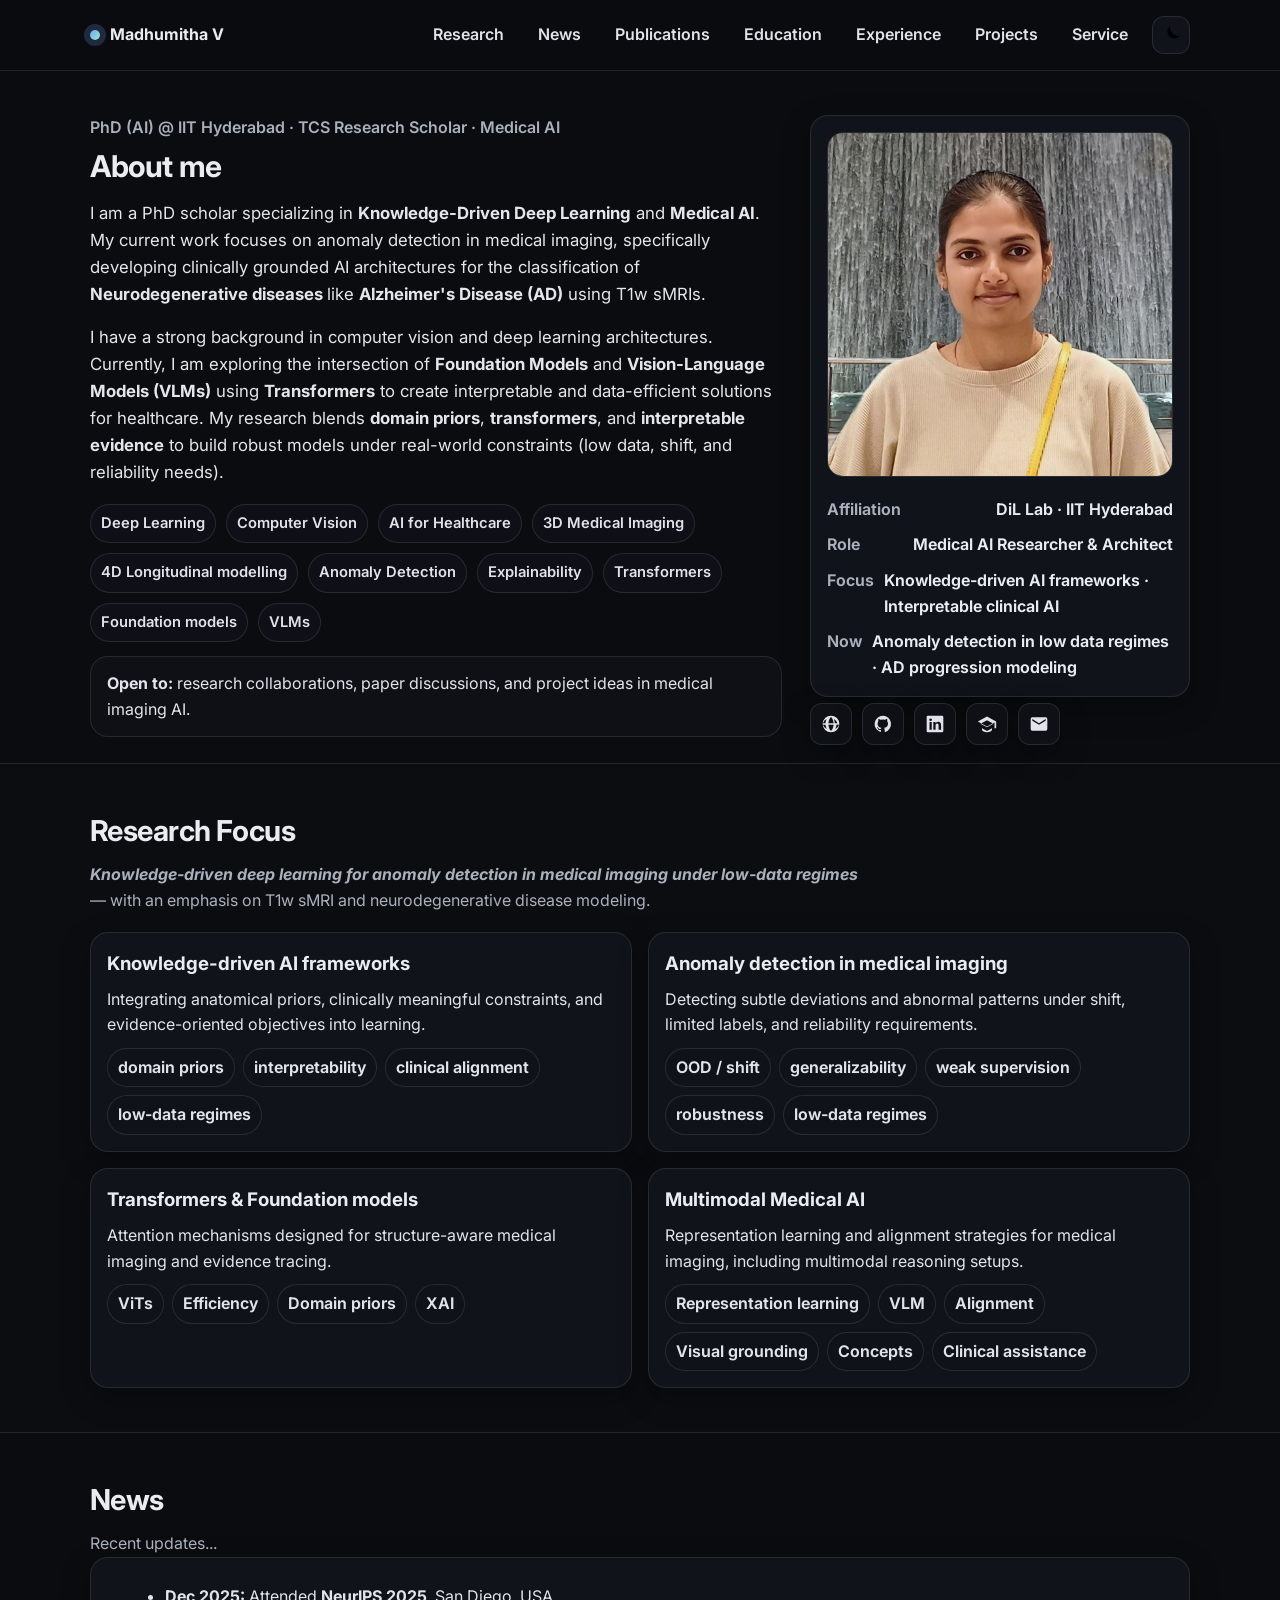
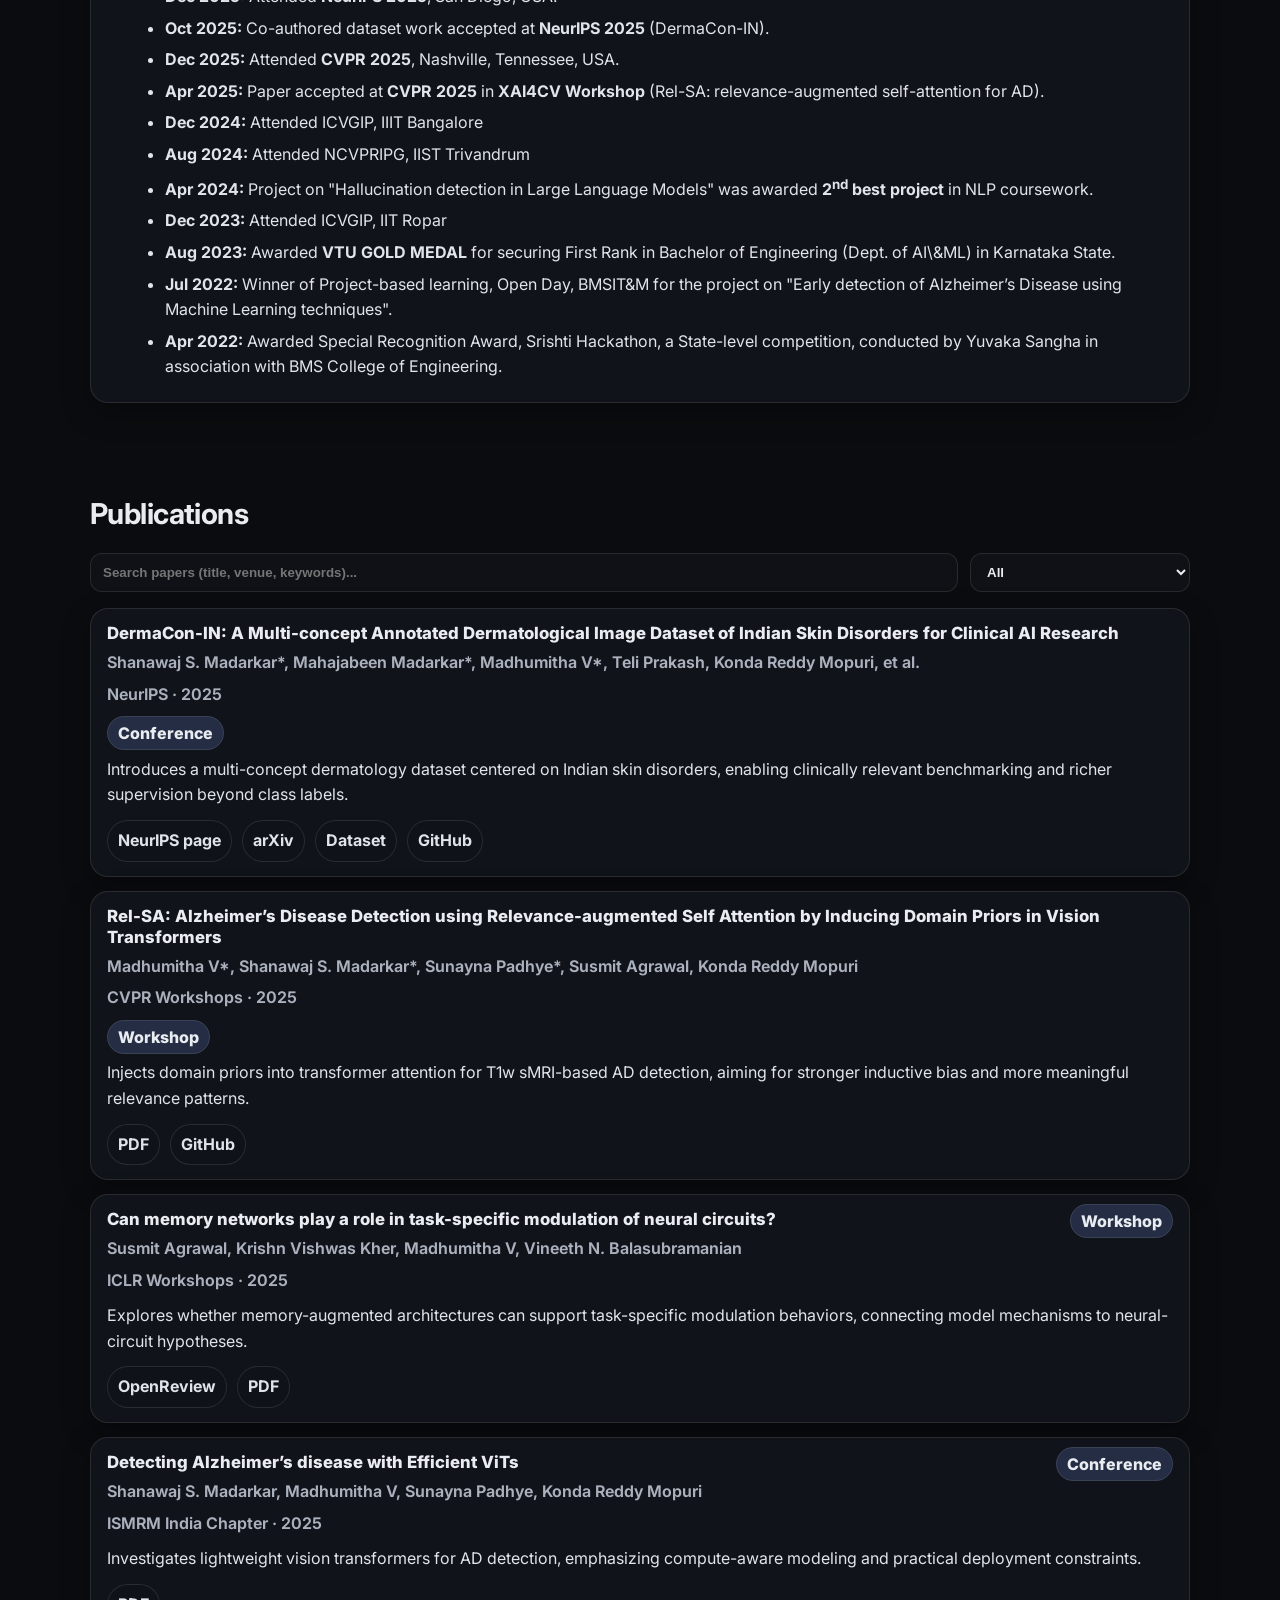
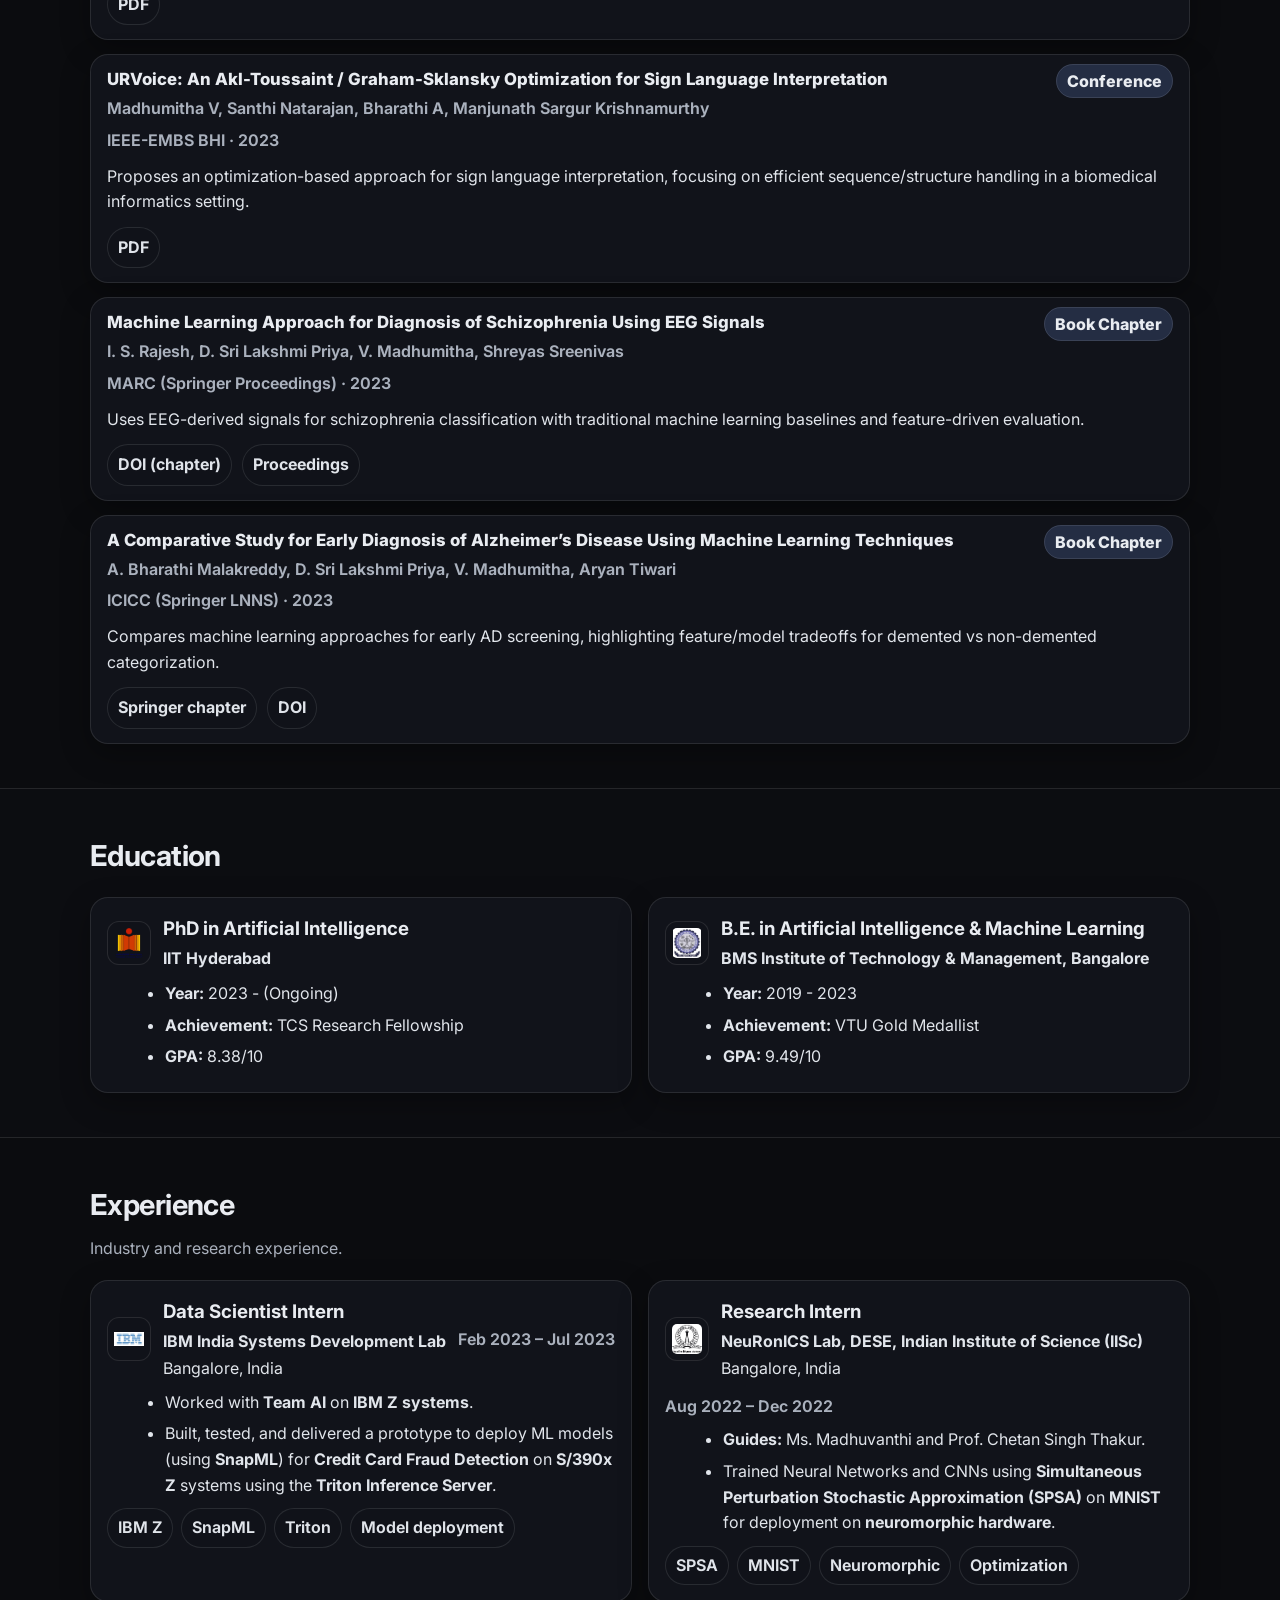
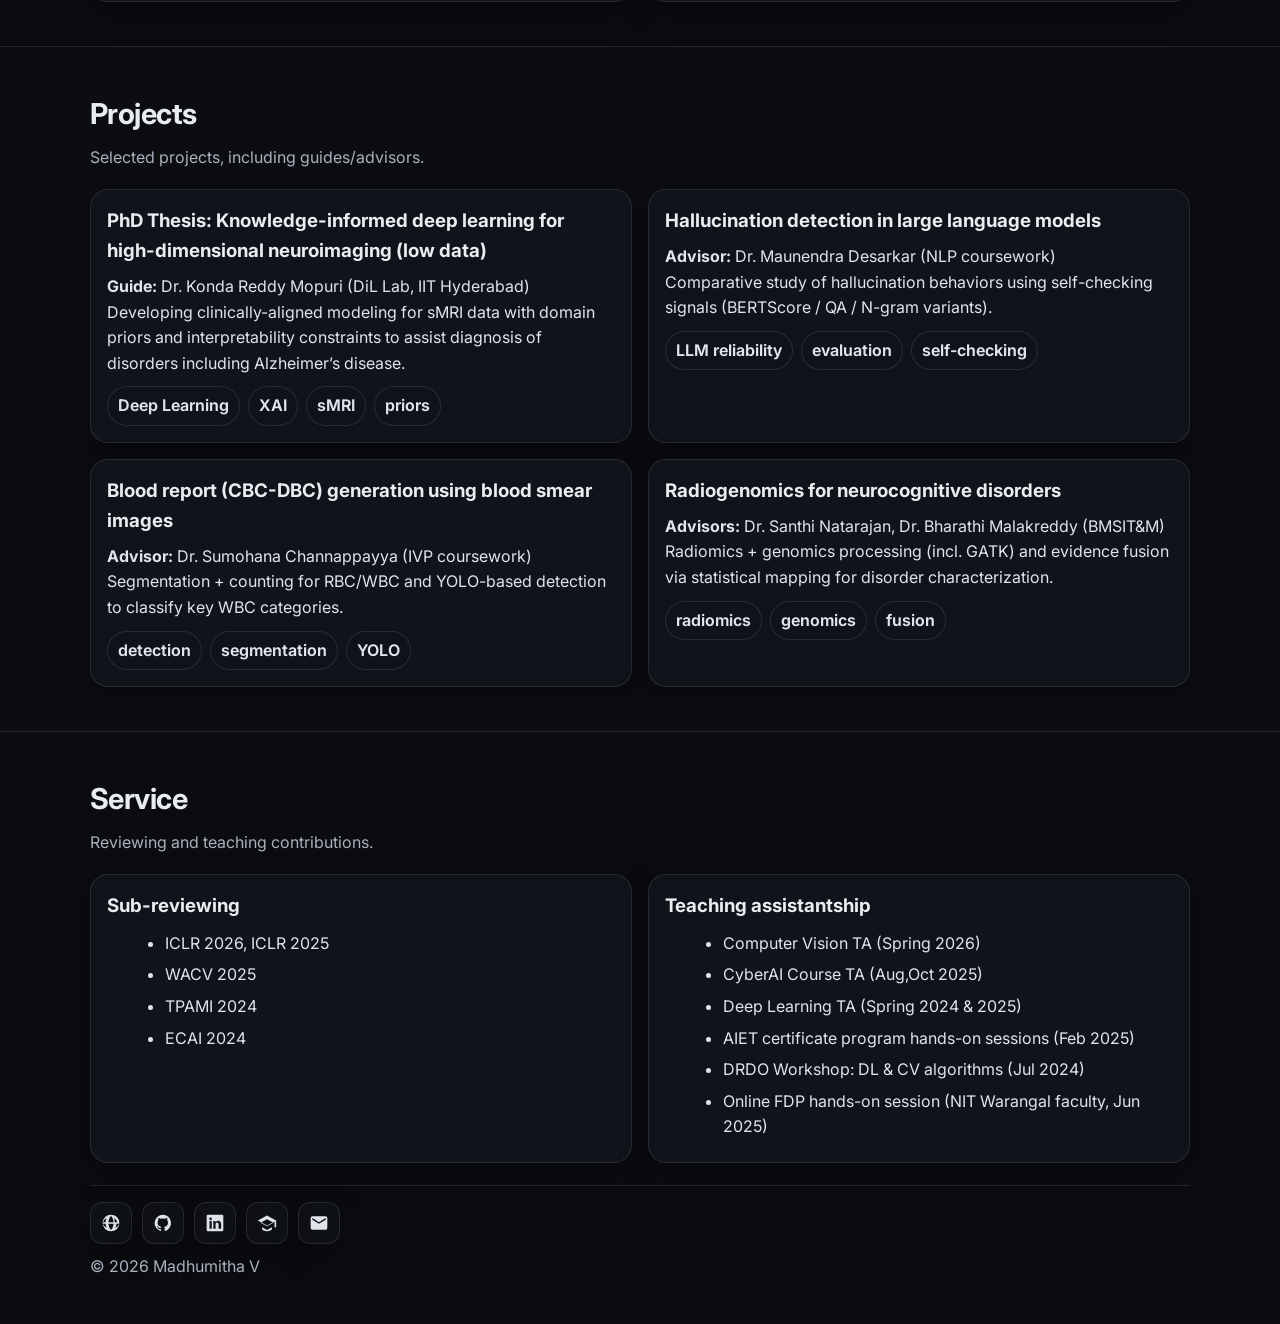
==== index.html @ 6cbb1a0d "Archive old site to /old and publish new website" ====
<!doctype html>
<html lang="en">
<head>
  <meta charset="utf-8" />
  <meta name="viewport" content="width=device-width, initial-scale=1" />
  <title>Madhumitha V | Research</title>
  <meta name="description" content="Researcher in medical AI and neuroimaging: knowledge-driven AI, anomaly detection, transformers, foundation and multimodal models." />
  <meta name="color-scheme" content="light dark" />
  <link rel="preconnect" href="https://fonts.googleapis.com">
  <link rel="preconnect" href="https://fonts.gstatic.com" crossorigin>
  <link href="https://fonts.googleapis.com/css2?family=Inter:wght@400;500;600;700&display=swap" rel="stylesheet">
  <link rel="stylesheet" href="assets/css/styles.css" />
</head>

<body>
  <a class="skip" href="#main">Skip to content</a>

  <header class="site-header">
    <div class="container header-inner">
      <a class="brand" href="#">
        <span class="dot"></span>
        <span class="brand-text">Madhumitha V</span>
      </a>

      <nav class="nav">
      <a href="#research">Research</a>
      <a href="#news">News</a>
      <a href="#publications">Publications</a>
      <a href="#education">Education</a>
      <a href="#experience">Experience</a>
      <a href="#projects">Projects</a>
      <a href="#service">Service</a>
      <div class="topbar__actions">
        <button id="themeToggle" class="iconbtn" type="button" aria-label="Toggle theme">
          <!-- moon/sun -->
          <svg class="icon" viewBox="0 0 24 24" aria-hidden="true">
            <path d="M21 12.8A8.5 8.5 0 0 1 11.2 3a7 7 0 1 0 9.8 9.8z"></path>
          </svg>
        </button>

        <div class="iconrow" id="headerIcons" aria-label="Links"></div>
      </div>
    </nav>

    </div>
  </header>

  <main id="main">
    <!-- HERO = ABOUT ME -->
    <section class="hero" id="about">
      <div class="container hero-grid">
        <div class="hero-left">
          <p class="kicker">PhD (AI) @ IIT Hyderabad · TCS Research Scholar · Medical AI</p>

          <h1>
            About me
          </h1>

          <div class="subhead">
            <p>
                    I am a PhD scholar specializing in <strong>Knowledge-Driven Deep Learning</strong> and <strong>Medical AI</strong>. My current work focuses on anomaly detection in medical imaging, specifically developing clinically grounded AI architectures for the classification of <strong>Neurodegenerative diseases </strong> like <strong>Alzheimer's Disease (AD)</strong> using T1w sMRIs.
                </p>
                <p>
                    I have a strong background in computer vision and deep learning architectures. Currently, I am exploring the intersection of <strong>Foundation Models</strong> and <strong>Vision-Language Models (VLMs)</strong> using <strong>Transformers</strong> to create interpretable and data-efficient solutions for healthcare. My research blends <b>domain priors</b>, <b>transformers</b>, and <b>interpretable evidence</b>
            to build robust models under real-world constraints (low data, shift, and reliability needs).
                </p>
            
            
            
              </div>

          <div class="chips" aria-label="keywords">
            <span class="chip">Deep Learning</span>
            <span class="chip">Computer Vision</span>
            <span class="chip">AI for Healthcare</span>
            <span class="chip">3D Medical Imaging</span>
            <span class="chip">4D Longitudinal modelling</span>
            <span class="chip">Anomaly Detection</span>
            <span class="chip">Explainability</span>
            <span class="chip">Transformers</span>
            <span class="chip">Foundation models</span>
            <span class="chip">VLMs</span>
          </div>


          <div class="note">
            <b>Open to:</b> research collaborations, paper discussions, and project ideas in medical imaging AI.
          </div>

        </div>

        <div class="hero-right">
          <div class="profile-card">
            <img class="avatar" src="assets/img/profile.jpeg" alt="Profile photo" onerror="this.style.display='none'; document.getElementById('avatarFallback').style.display='grid';" />
            <div id="avatarFallback" class="avatar-fallback" style="display:none;">
              <span>MV</span>
            </div>

            <div class="profile-meta">
              <div class="meta-row">
                <span class="meta-label">Affiliation</span>
                <span class="meta-value">DiL Lab · IIT Hyderabad</span>
              </div>
              <div class="meta-row">
                <span class="meta-label">Role</span>
                <span class="meta-value">Medical AI Researcher & Architect</span>
              </div>
              <div class="meta-row">
                <span class="meta-label">Focus</span>
                <span class="meta-value">Knowledge-driven AI frameworks · Interpretable clinical AI </span>
              </div>
              <div class="meta-row">
                <span class="meta-label">Now</span>
                <span class="meta-value">Anomaly detection in low data regimes · AD progression modeling </span>
              </div>
            </div>
          </div>

          <!-- icon-only links -->
          <div class="icon-row" aria-label="social links">
            <a class="icon-link" href="https://madhuv29.github.io/" target="_blank" rel="noopener" aria-label="Website" title="Website">
              <!-- globe -->
              <svg viewBox="0 0 24 24" aria-hidden="true"><path d="M12 2a10 10 0 1 0 0 20 10 10 0 0 0 0-20Zm7.7 9h-3.1a15.6 15.6 0 0 0-1.2-5 8.1 8.1 0 0 1 4.3 5ZM12 4c.9 0 2.4 2.2 3.2 7H8.8C9.6 6.2 11.1 4 12 4ZM6.6 6a15.6 15.6 0 0 0-1.2 5H2.3a8.1 8.1 0 0 1 4.3-5ZM2.3 13h3.1c.3 1.9.8 3.6 1.4 5a8.1 8.1 0 0 1-4.5-5Zm9.7 7c-.9 0-2.4-2.2-3.2-7h6.4c-.8 4.8-2.3 7-3.2 7Zm5.2-2a15.6 15.6 0 0 0 1.4-5h3.1a8.1 8.1 0 0 1-4.5 5Z"/></svg>
            </a>

            <a class="icon-link" href="https://github.com/madhuV29" target="_blank" rel="noopener" aria-label="GitHub" title="GitHub">
              <!-- github -->
              <svg viewBox="0 0 24 24" aria-hidden="true"><path d="M12 2a10 10 0 0 0-3.2 19.5c.5.1.7-.2.7-.5v-1.8c-2.9.6-3.5-1.2-3.5-1.2-.5-1.1-1.1-1.4-1.1-1.4-.9-.6.1-.6.1-.6 1 .1 1.5 1 1.5 1 .9 1.5 2.4 1.1 3 .8.1-.7.4-1.1.7-1.4-2.3-.3-4.7-1.2-4.7-5.1 0-1.1.4-2 1-2.7-.1-.2-.4-1.3.1-2.6 0 0 .8-.3 2.7 1a9.2 9.2 0 0 1 4.9 0c1.9-1.3 2.7-1 2.7-1 .5 1.3.2 2.4.1 2.6.6.7 1 1.6 1 2.7 0 3.9-2.4 4.8-4.7 5.1.4.3.7 1 .7 2.1V21c0 .3.2.6.7.5A10 10 0 0 0 12 2Z"/></svg>
            </a>

            <a class="icon-link" href="https://www.linkedin.com/in/madhu-v/" target="_blank" rel="noopener" aria-label="LinkedIn" title="LinkedIn">
              <!-- linkedin -->
              <svg viewBox="0 0 24 24" aria-hidden="true"><path d="M20.4 2H3.6A1.6 1.6 0 0 0 2 3.6v16.8A1.6 1.6 0 0 0 3.6 22h16.8a1.6 1.6 0 0 0 1.6-1.6V3.6A1.6 1.6 0 0 0 20.4 2ZM8.1 19H5.4V9.7h2.7V19ZM6.7 8.5a1.6 1.6 0 1 1 0-3.2 1.6 1.6 0 0 1 0 3.2ZM19 19h-2.7v-5c0-1.2 0-2.7-1.7-2.7s-1.9 1.3-1.9 2.6V19H10V9.7h2.6V11h.1c.4-.8 1.4-1.7 2.9-1.7 3.1 0 3.7 2.1 3.7 4.8V19Z"/></svg>
            </a>

            <a class="icon-link" href="https://scholar.google.com/citations?hl=en&user=gFYiQNkAAAAJ" target="_blank" rel="noopener" aria-label="Google Scholar" title="Google Scholar">
              <!-- scholar (cap) -->
              <svg viewBox="0 0 24 24" aria-hidden="true"><path d="M12 3 1 9l11 6 9-4.9V17h2V9L12 3Zm0 13L4.2 11.7 12 7.5l7.8 4.2L12 16Zm-6 1.2V19c0 1.7 3 3 6 3s6-1.3 6-3v-1.8l-6 3.3-6-3.3Z"/></svg>
            </a>

            <a class="icon-link" href="mailto:ai23resch11004@iith.ac.in" aria-label="Email" title="Email">
              <!-- mail -->
              <svg viewBox="0 0 24 24" aria-hidden="true"><path d="M20 4H4a2 2 0 0 0-2 2v12a2 2 0 0 0 2 2h16a2 2 0 0 0 2-2V6a2 2 0 0 0-2-2Zm0 4-8 5L4 8V6l8 5 8-5v2Z"/></svg>
            </a>
          </div>


        </div>
      </div>
    </section>

    <!-- RESEARCH THEMES -->
    <section id="research" class="section alt">
      <div class="container">
        <div class="section-head">
          <h2>Research Focus</h2>
          <p>
            <em><b>Knowledge-driven deep learning for anomaly detection in medical imaging under low-data regimes</b></em>
            — with an emphasis on T1w sMRI and neurodegenerative disease modeling.
          </p>
        </div>

        <div class="grid-2">
          <div class="card">
            <h3>Knowledge-driven AI frameworks</h3>
            <p>Integrating anatomical priors, clinically meaningful constraints, and evidence-oriented objectives into learning.</p>
            <div class="tags">
              <span class="tag">domain priors</span>
              <span class="tag">interpretability</span>
              <span class="tag">clinical alignment</span>
              <span class="tag">low-data regimes</span>
            </div>
          </div>

          <div class="card">
            <h3>Anomaly detection in medical imaging</h3>
            <p>Detecting subtle deviations and abnormal patterns under shift, limited labels, and reliability requirements.</p>
            <div class="tags">
              <span class="tag">OOD / shift</span>
              <span class="tag">generalizability</span>
              <span class="tag">weak supervision</span>
              <span class="tag">robustness</span>
              <span class="tag">low-data regimes</span>
            </div>
          </div>

          <div class="card">
            <h3>Transformers & Foundation models</h3>
            <p>Attention mechanisms designed for structure-aware medical imaging and evidence tracing.</p>
            <div class="tags">
              <span class="tag">ViTs</span>
              <span class="tag">Efficiency</span>
              <span class="tag">Domain priors</span>
              <span class="tag">XAI</span>
            </div>
          </div>

          <div class="card">
            <h3>Multimodal Medical AI</h3>
            <p>Representation learning and alignment strategies for medical imaging, including multimodal reasoning setups.</p>
            <div class="tags">
              <span class="tag">Representation learning</span>
              <span class="tag">VLM</span>
              <span class="tag">Alignment</span>
              <span class="tag">Visual grounding</span>
              <span class="tag">Concepts</span>
              <span class="tag">Clinical assistance</span>
            </div>
          </div>
        </div>
      </div>
    </section>

    <!-- NEWS -->
    <section id="news" class="section">
      <div class="container">
        <div class="section-head">
          <h2>News</h2>
          <p>Recent updates...</p>
        </div>

        <div class="card">
          <ul class="bullets">

            <li><b>Dec 2025:</b> Attended <b>NeurIPS 2025</b>, San Diego, USA.</li>
            <li><b>Oct 2025:</b> Co-authored dataset work accepted at <b>NeurIPS 2025</b> (DermaCon-IN).</li>
            <li><b>Dec 2025:</b> Attended <b>CVPR 2025</b>, Nashville, Tennessee, USA.</li>
            <li><b>Apr 2025:</b> Paper accepted at <b>CVPR 2025</b> in <b>XAI4CV Workshop</b> (Rel-SA: relevance-augmented self-attention for AD).</li>
            <li><b>Dec 2024:</b> Attended ICVGIP, IIIT Bangalore</li>
            <li><b>Aug 2024:</b> Attended NCVPRIPG, IIST Trivandrum</li>
            <li><b>Apr 2024:</b> Project on "Hallucination detection in Large Language Models" was awarded <strong>2<sup>nd</sup> best project</strong> in NLP coursework.</li>
            <li><b>Dec 2023:</b> Attended ICVGIP, IIT Ropar</li>
            <li><b>Aug 2023:</b> Awarded <strong>VTU GOLD MEDAL</strong> for securing First Rank in Bachelor of Engineering (Dept. of AI\&ML) in Karnataka State.</li>
            <li><b>Jul 2022:</b> Winner of Project-based learning, Open Day, BMSIT&M for the project on "Early detection of Alzheimer’s Disease using Machine Learning techniques".</li>
            <li><b>Apr 2022:</b> Awarded Special Recognition Award, Srishti Hackathon, a State-level competition, conducted by Yuvaka Sangha in association with BMS College of Engineering.</li>

          </ul>
        </div>
      </div>
    </section>


    <!-- PUBLICATIONS -->
    <section id="publications" class="section">
      <div class="container">
        <div class="section-head">
          <h2>Publications</h2>
          <!-- <p>
            Each entry includes a 1–2 line description and links (PDF / project / code / venue).
            <span class="muted">Loaded from <code>assets/data/publications.json</code>.</span>
          </p> -->
        </div>

        <div class="pub-controls">
          <input id="pubSearch" class="input" type="search" placeholder="Search papers (title, venue, keywords)..." />
          <select id="pubFilter" class="select" aria-label="Filter by type">
            <option value="all">All</option>
            <option value="conference">Conference</option>
            <option value="workshop">Workshop</option>
            <option value="bookchapter">Book chapter</option>
            <option value="preprint">Preprint</option>
          </select>
        </div>

        <div id="pubList" class="pub-list" aria-live="polite"></div>
      </div>
    </section>



        <!-- EDUCATION -->
    <section id="education" class="section alt">
      <div class="container">
        <div class="section-head">
          <h2>Education</h2>
        </div>

        <div class="grid-2">
          <div class="card">
            <div class="edu-head">
              <img class="edu-logo" src="assets/img/logos/IITH-logo.png" alt="IIT Hyderabad logo"
                  onerror="this.style.display='none'" />
              <div>
                <h3>PhD in Artificial Intelligence</h3>
                <p class="muted"><b>IIT Hyderabad</b></p>
              </div>
            </div>

            <div class="edu-lines">
              <ul class="bullets">
                <li><b>Year:</b> 2023 - (Ongoing)</li>
                <li><b>Achievement:</b> TCS Research Fellowship</li>
                <li><b>GPA:</b> 8.38/10</li>
              </ul>
            </div>

            <!-- optional small org badge row
            <div class="edu-badges">
              <span class="edu-badge">
                <img src="assets/img/logos/tcs.png" alt="TCS" onerror="this.style.display='none'" />
                <span>TCS Research Scholar</span>
              </span>
            </div> -->
          </div>


          <div class="card">
            <div class="edu-head">
              <img class="edu-logo" src="assets/img/logos/bmsitm-logo.jpg" alt="BMSIT&M logo"
                  onerror="this.style.display='none'" />
              <div>
                <h3>B.E. in Artificial Intelligence &amp; Machine Learning</h3>
                <p class="muted"><b>BMS Institute of Technology &amp; Management, Bangalore</b></p>
              </div>
            </div>

            <div class="edu-lines">
              <ul class="bullets">
                <li><b>Year:</b> 2019 - 2023</li>
                <li><b>Achievement:</b> VTU Gold Medallist</li>
                <li><b>GPA:</b> 9.49/10</li>
              </ul>
            </div>
          </div>

        </div>
      </div>
    </section>

    <!-- EXPERIENCE -->
    <section id="experience" class="section">
      <div class="container">
        <div class="section-head">
          <h2>Experience</h2>
          <p>Industry and research experience.</p>
        </div>

        <div class="grid-2">
          <!-- IBM -->
          <div class="card">
            <div class="exp-head">
              <img class="exp-logo" src="assets/img/logos/ibm-logo.jpg" alt="IBM logo"
                  onerror="this.style.display='none'" />
              <div class="exp-titleblock">
                <h3>Data Scientist Intern</h3>
                <p class="muted"><b>IBM India Systems Development Lab</b></p>
                <p>Bangalore, India</p>
              </div>
              <span class="exp-date muted">Feb 2023 – Jul 2023</span>
            </div>

            <div class="exp-body">
              <ul class="bullets">
                <li>Worked with <b>Team AI</b> on <b>IBM Z systems</b>.</li>
                <li>
                  Built, tested, and delivered a prototype to deploy ML models (using <b>SnapML</b>) for
                  <b>Credit Card Fraud Detection</b> on <b>S/390x Z</b> systems using the <b>Triton Inference Server</b>.
                </li>
              </ul>
              <div class="tags">
                <span class="tag">IBM Z</span>
                <span class="tag">SnapML</span>
                <span class="tag">Triton</span>
                <span class="tag">Model deployment</span>
              </div>
            </div>
          </div>

          <!-- IISc -->
          <div class="card">
            <div class="exp-head">
              <img class="exp-logo" src="assets/img/logos/iisc_logo.jpg" alt="IISc logo"
                  onerror="this.style.display='none'" />
              <div class="exp-titleblock">
                <h3>Research Intern</h3>
                <p class="muted">
                  <b>NeuRonICS Lab, DESE, Indian Institute of Science (IISc)</b>
                </p>
                <p>Bangalore, India</p>
              </div>
              <span class="exp-date muted">Aug 2022 – Dec 2022</span>
            </div>

            <div class="exp-body">
              <ul class="bullets">
                <li><b>Guides:</b> Ms. Madhuvanthi and Prof. Chetan Singh Thakur.</li>
                <li>
                  Trained Neural Networks and CNNs using <b>Simultaneous Perturbation Stochastic Approximation (SPSA)</b> on
                  <b>MNIST</b> for deployment on <b>neuromorphic hardware</b>.
                </li>
              </ul>
              <div class="tags">
                <span class="tag">SPSA</span>
                <span class="tag">MNIST</span>
                <span class="tag">Neuromorphic</span>
                <span class="tag">Optimization</span>
              </div>
            </div>
          </div>
        </div>
      </div>
    </section>




    <!-- PROJECTS -->
    <section id="projects" class="section alt">
      <div class="container">
        <div class="section-head">
          <h2>Projects</h2>
          <p>Selected projects, including guides/advisors.</p>
        </div>

        <div class="grid-2">
          <div class="card">
            <h3>PhD Thesis: Knowledge-informed deep learning for high-dimensional neuroimaging (low data)</h3>
            <p class="muted"><b>Guide:</b> Dr. Konda Reddy Mopuri (DiL Lab, IIT Hyderabad)</p>
            <p>
              Developing clinically-aligned modeling for sMRI data with domain priors and interpretability constraints
              to assist diagnosis of disorders including Alzheimer’s disease.
            </p>
            <div class="tags">
              <span class="tag">Deep Learning</span><span class="tag">XAI</span><span class="tag">sMRI</span><span class="tag">priors</span>
            </div>
          </div>

          <div class="card">
            <h3>Hallucination detection in large language models</h3>
            <p class="muted"><b>Advisor:</b> Dr. Maunendra Desarkar (NLP coursework)</p>
            <p>
              Comparative study of hallucination behaviors using self-checking signals (BERTScore / QA / N-gram variants).
            </p>
            <div class="tags">
              <span class="tag">LLM reliability</span><span class="tag">evaluation</span><span class="tag">self-checking</span>
            </div>
          </div>

          <div class="card">
            <h3>Blood report (CBC-DBC) generation using blood smear images</h3>
            <p class="muted"><b>Advisor:</b> Dr. Sumohana Channappayya (IVP coursework)</p>
            <p>
              Segmentation + counting for RBC/WBC and YOLO-based detection to classify key WBC categories.
            </p>
            <div class="tags">
              <span class="tag">detection</span><span class="tag">segmentation</span><span class="tag">YOLO</span>
            </div>
          </div>

          <div class="card">
            <h3>Radiogenomics for neurocognitive disorders</h3>
            <p class="muted"><b>Advisors:</b> Dr. Santhi Natarajan, Dr. Bharathi Malakreddy (BMSIT&amp;M)</p>
            <p>
              Radiomics + genomics processing (incl. GATK) and evidence fusion via statistical mapping for disorder characterization.
            </p>
            <div class="tags">
              <span class="tag">radiomics</span><span class="tag">genomics</span><span class="tag">fusion</span>
            </div>
          </div>
        </div>
      </div>
    </section>

    

    <!-- SERVICE -->
    <section id="service" class="section">
      <div class="container">
        <div class="section-head">
          <h2>Service</h2>
          <p>Reviewing and teaching contributions.</p>
        </div>

        <div class="grid-2">
          <div class="card">
            <h3>Sub-reviewing</h3>
            <ul class="bullets">
              <li>ICLR 2026, ICLR 2025</li>
              <li>WACV 2025</li>
              <li>TPAMI 2024</li>
              <li>ECAI 2024</li>
            </ul>
          </div>

          <div class="card">
            <h3>Teaching assistantship</h3>
            <ul class="bullets">
              <li>Computer Vision TA (Spring 2026)</li>
              <li>CyberAI Course TA (Aug,Oct 2025)</li>
              <li>Deep Learning TA (Spring 2024 &amp; 2025)</li>
              <li>AIET certificate program hands-on sessions (Feb 2025)</li>
              <li>DRDO Workshop: DL &amp; CV algorithms (Jul 2024)</li>
              <li>Online FDP hands-on session (NIT Warangal faculty, Jun 2025)</li>
            </ul>
          </div>
        </div>

        <footer class="site-footer">
          <div class="footer-icons" aria-label="contact icons">
            <a class="icon-link" href="https://madhuv29.github.io/" target="_blank" rel="noopener" aria-label="Website" title="Website">
              <svg viewBox="0 0 24 24" aria-hidden="true"><path d="M12 2a10 10 0 1 0 0 20 10 10 0 0 0 0-20Zm7.7 9h-3.1a15.6 15.6 0 0 0-1.2-5 8.1 8.1 0 0 1 4.3 5ZM12 4c.9 0 2.4 2.2 3.2 7H8.8C9.6 6.2 11.1 4 12 4ZM6.6 6a15.6 15.6 0 0 0-1.2 5H2.3a8.1 8.1 0 0 1 4.3-5ZM2.3 13h3.1c.3 1.9.8 3.6 1.4 5a8.1 8.1 0 0 1-4.5-5Zm9.7 7c-.9 0-2.4-2.2-3.2-7h6.4c-.8 4.8-2.3 7-3.2 7Zm5.2-2a15.6 15.6 0 0 0 1.4-5h3.1a8.1 8.1 0 0 1-4.5 5Z"/></svg>
            </a>
            <a class="icon-link" href="https://github.com/madhuV29" target="_blank" rel="noopener" aria-label="GitHub" title="GitHub">
              <svg viewBox="0 0 24 24" aria-hidden="true"><path d="M12 2a10 10 0 0 0-3.2 19.5c.5.1.7-.2.7-.5v-1.8c-2.9.6-3.5-1.2-3.5-1.2-.5-1.1-1.1-1.4-1.1-1.4-.9-.6.1-.6.1-.6 1 .1 1.5 1 1.5 1 .9 1.5 2.4 1.1 3 .8.1-.7.4-1.1.7-1.4-2.3-.3-4.7-1.2-4.7-5.1 0-1.1.4-2 1-2.7-.1-.2-.4-1.3.1-2.6 0 0 .8-.3 2.7 1a9.2 9.2 0 0 1 4.9 0c1.9-1.3 2.7-1 2.7-1 .5 1.3.2 2.4.1 2.6.6.7 1 1.6 1 2.7 0 3.9-2.4 4.8-4.7 5.1.4.3.7 1 .7 2.1V21c0 .3.2.6.7.5A10 10 0 0 0 12 2Z"/></svg>
            </a>
            <a class="icon-link" href="https://www.linkedin.com/in/madhu-v/" target="_blank" rel="noopener" aria-label="LinkedIn" title="LinkedIn">
              <svg viewBox="0 0 24 24" aria-hidden="true"><path d="M20.4 2H3.6A1.6 1.6 0 0 0 2 3.6v16.8A1.6 1.6 0 0 0 3.6 22h16.8a1.6 1.6 0 0 0 1.6-1.6V3.6A1.6 1.6 0 0 0 20.4 2ZM8.1 19H5.4V9.7h2.7V19ZM6.7 8.5a1.6 1.6 0 1 1 0-3.2 1.6 1.6 0 0 1 0 3.2ZM19 19h-2.7v-5c0-1.2 0-2.7-1.7-2.7s-1.9 1.3-1.9 2.6V19H10V9.7h2.6V11h.1c.4-.8 1.4-1.7 2.9-1.7 3.1 0 3.7 2.1 3.7 4.8V19Z"/></svg>
            </a>
            <a class="icon-link" href="https://scholar.google.com/citations?hl=en&user=gFYiQNkAAAAJ" target="_blank" rel="noopener" aria-label="Google Scholar" title="Google Scholar">
              <svg viewBox="0 0 24 24" aria-hidden="true"><path d="M12 3 1 9l11 6 9-4.9V17h2V9L12 3Zm0 13L4.2 11.7 12 7.5l7.8 4.2L12 16Zm-6 1.2V19c0 1.7 3 3 6 3s6-1.3 6-3v-1.8l-6 3.3-6-3.3Z"/></svg>
            </a>
            <a class="icon-link" href="mailto:ai23resch11004@iith.ac.in" aria-label="Email" title="Email">
              <svg viewBox="0 0 24 24" aria-hidden="true"><path d="M20 4H4a2 2 0 0 0-2 2v12a2 2 0 0 0 2 2h16a2 2 0 0 0 2-2V6a2 2 0 0 0-2-2Zm0 4-8 5L4 8V6l8 5 8-5v2Z"/></svg>
            </a>
          </div>

          <div class="muted footer-note">
            © <span id="year"></span> Madhumitha V
          </div>
        </footer>
      </div>
    </section>
  </main>

  <script src="assets/js/main.js"></script>
</body>
</html>
---- assets/css/styles.css ----
:root{
  --bg: #0b0c0f;
  --panel: #11131a;
  --text: #e9ecf1;
  --muted: #aab1bd;
  --border: rgba(255,255,255,.10);
  --shadow: 0 10px 30px rgba(0,0,0,.30);

  --accent: #7aa2ff;
  --accent2: #8df0c7;

  --radius: 18px;
  --max: 1100px;
}

[data-theme="light"]{
  --bg: #ffffff;
  --panel: #f6f7fb;
  --text: #11131a;
  --muted: #4c5563;
  --border: rgba(17,19,26,.12);
  --shadow: 0 12px 30px rgba(17,19,26,.10);
  --accent: #2b66ff;
  --accent2: #0aa06e;
}

*{box-sizing:border-box}
html,body{height:100%}
body{
  margin:0;
  font-family: Inter, system-ui, -apple-system, Segoe UI, Roboto, Arial, sans-serif;
  background: var(--bg);
  color: var(--text);
  line-height: 1.6;
}

a{color: inherit; text-decoration: none}
a:hover{opacity:.95}
code{font-family: ui-monospace, SFMono-Regular, Menlo, Monaco, Consolas, "Liberation Mono", monospace}

.container{
  width: min(var(--max), calc(100% - 40px));
  margin: 0 auto;
}

.skip{
  position:absolute; left:-999px; top:auto; width:1px; height:1px; overflow:hidden;
}
.skip:focus{left:16px; top:16px; width:auto; height:auto; padding:10px 12px; background:var(--panel); border:1px solid var(--border); border-radius:10px; z-index:999}

.site-header{
  position: sticky;
  top:0;
  z-index: 50;
  backdrop-filter: blur(10px);
  background: color-mix(in srgb, var(--bg) 84%, transparent);
  border-bottom: 1px solid var(--border);
}
.header-inner{
  display:flex;
  align-items:center;
  justify-content:space-between;
  padding: 14px 0;
  gap: 18px;
}
.brand{
  display:flex; align-items:center; gap:10px;
  font-weight:700;
}
.dot{
  width:10px; height:10px; border-radius:999px;
  background: linear-gradient(135deg, var(--accent), var(--accent2));
  box-shadow: 0 0 0 6px color-mix(in srgb, var(--accent) 20%, transparent);
}
.nav{
  display:flex; align-items:center; gap:14px;
  flex-wrap:wrap;
  justify-content:flex-end;
}
.nav a{
  font-weight: 600;
  color: color-mix(in srgb, var(--text) 86%, var(--muted));
  padding: 8px 10px;
  border-radius: 10px;
}
.nav a:hover{
  background: color-mix(in srgb, var(--panel) 65%, transparent);
}
.btn{
  border: 1px solid var(--border);
  background: var(--panel);
  padding: 9px 12px;
  border-radius: 12px;
  font-weight: 650;
  cursor:pointer;
}
.btn:hover{transform: translateY(-1px)}
.btn-ghost{background: transparent}

.hero{
  padding: 44px 0 18px;
}
.hero-grid{
  display:grid;
  grid-template-columns: 1.55fr .85fr;
  gap: 28px;
  align-items:start;
}
.kicker{
  color: var(--muted);
  font-weight: 600;
  margin: 0 0 10px 0;
}
h1{
  margin: 0 0 14px 0;
  font-size: clamp(28px, 4.2vw, 30px);
  line-height: 1.1;
  letter-spacing: -0.03em;
}
.subhead{
  margin: 0 0 18px 0;
  color: color-mix(in srgb, var(--text) 90%, var(--muted));
  font-size: 1.05rem;
}

.chips{display:flex; flex-wrap:wrap; gap:10px; margin: 10px 0 14px}
.chip{
  padding: 7px 10px;
  border: 1px solid var(--border);
  background: color-mix(in srgb, var(--panel) 78%, transparent);
  border-radius: 999px;
  font-weight: 600;
  color: color-mix(in srgb, var(--text) 86%, var(--muted));
  font-size: .92rem;
}

/* ICON LINKS */
.icon-row{
  display:flex;
  gap: 10px;
  flex-wrap:wrap;
  margin-top: 6px;
}
.icon-link{
  width: 42px;
  height: 42px;
  display:grid;
  place-items:center;
  border-radius: 12px;
  border: 1px solid var(--border);
  background: color-mix(in srgb, var(--panel) 75%, transparent);
  box-shadow: var(--shadow);
}
.icon-link:hover{
  transform: translateY(-1px);
  background: color-mix(in srgb, var(--panel) 88%, transparent);
}
.icon-link svg{
  width: 20px;
  height: 20px;
  fill: color-mix(in srgb, var(--text) 86%, var(--muted));
}


.iconbtn{
  display:inline-flex;
  align-items:center;
  justify-content:center;
  width: 38px;
  height: 38px;
  border-radius: 12px;
  border: 1px solid var(--border);
  background: var(--panel);
  box-shadow: none;
  cursor: pointer;
}
.iconbtn:hover{ background: var(--panel-2); }
.iconbtn:focus{ outline: none; box-shadow: 0 0 0 4px var(--ring); }


.profile-card{
  border: 1px solid var(--border);
  background: var(--panel);
  border-radius: var(--radius);
  box-shadow: var(--shadow);
  padding: 16px;
}
.avatar{
  width:100%;
  aspect-ratio: 1/1;
  object-fit: cover;
  border-radius: 16px;
  border: 1px solid var(--border);
}
.avatar-fallback{
  width:100%;
  aspect-ratio: 1/1;
  border-radius: 16px;
  border: 1px dashed var(--border);
  display:grid;
  place-items:center;
  font-weight:800;
  font-size: 42px;
  color: color-mix(in srgb, var(--text) 75%, var(--muted));
}
.profile-meta{margin-top: 12px; display:flex; flex-direction:column; gap:10px}
.meta-row{display:flex; justify-content:space-between; gap:10px}
.meta-label{color: var(--muted); font-weight: 650}
.meta-value{font-weight: 650}

.note{
  margin-top: 14px;
  padding: 14px 16px;
  border-radius: var(--radius);
  border: 1px solid var(--border);
  background: color-mix(in srgb, var(--panel) 65%, transparent);
  color: color-mix(in srgb, var(--text) 88%, var(--muted));
}

.section{
  padding: 44px 0;
}
.section.alt{
  background: color-mix(in srgb, var(--panel) 22%, transparent);
  border-top: 1px solid var(--border);
  border-bottom: 1px solid var(--border);
}
.section-head h2{
  margin:0 0 8px 0;
  font-size: 1.8rem;
  letter-spacing: -0.02em;
}
.section-head p{
  margin:0;
  color: var(--muted);
  max-width: 78ch;
}

.grid-2{
  display:grid;
  grid-template-columns: 1fr 1fr;
  gap: 16px;
  margin-top: 18px;
}
.card{
  border: 1px solid var(--border);
  background: var(--panel);
  border-radius: var(--radius);
  box-shadow: var(--shadow);
  padding: 16px;
}
.card h3{margin:0 0 8px 0}
.card p{margin:0; color: color-mix(in srgb, var(--text) 88%, var(--muted))}
.bullets{margin:10px 0 0 18px; color: color-mix(in srgb, var(--text) 88%, var(--muted))}
.bullets li{margin: 6px 0}

/* Education layout */
.edu-head{
  display:flex;
  align-items:center;
  gap:12px;
  margin-bottom: 8px;
}
.edu-head h3{ margin:0; }
.edu-head .muted{ margin: 2px 0 0 0; }

.edu-logo{
  width: 44px;
  height: 44px;
  object-fit: contain;
  border-radius: 12px;
  border: 1px solid var(--border);
  background: color-mix(in srgb, var(--panel) 72%, transparent);
  padding: 6px;
}

.edu-lines p{ margin: 8px 0; }

.edu-badges{ margin-top: 10px; display:flex; flex-wrap:wrap; gap:10px; }
.edu-badge{
  display:flex; align-items:center; gap:8px;
  padding: 7px 10px;
  border-radius: 999px;
  border: 1px solid var(--border);
  background: color-mix(in srgb, var(--panel) 70%, transparent);
  font-weight: 650;
  color: color-mix(in srgb, var(--text) 86%, var(--muted));
}
.edu-badge img{
  width: 18px;
  height: 18px;
  object-fit: contain;
}


.pub-controls{
  display:flex;
  gap: 12px;
  margin-top: 16px;
  flex-wrap:wrap;
}
.input, .select{
  border: 1px solid var(--border);
  background: color-mix(in srgb, var(--panel) 80%, transparent);
  color: var(--text);
  padding: 10px 12px;
  border-radius: 12px;
  font-weight: 600;
  outline:none;
}
.input{min-width: min(520px, 100%); flex: 1}
.select{min-width: 220px}

.pub-list{
  margin-top: 16px;
  display:flex;
  flex-direction:column;
  gap: 14px;
}
.pub{
  border: 1px solid var(--border);
  background: var(--panel);
  border-radius: var(--radius);
  padding: 14px 16px;
  box-shadow: var(--shadow);
}
.pub-top{
  display:flex;
  align-items:flex-start;
  justify-content:space-between;
  gap: 14px;
  flex-wrap:wrap;
}
.pub-title{
  font-weight: 800;
  line-height: 1.25;
  font-size: 1.05rem;
}
.pub-title a{
  text-decoration: none;
  color: var(--text);
}
.pub-title a:hover{
  text-decoration: underline;
}
.pub-meta{
  color: var(--muted);
  font-weight: 650;
  margin-top: 6px;
}
.pub-blurb{
  margin-top: 10px;
  color: color-mix(in srgb, var(--text) 88%, var(--muted));
}
.pub-links{
  margin-top: 12px;
  display:flex;
  flex-wrap:wrap;
  gap: 10px;
}
.pill{
  padding: 7px 10px;
  border-radius: 999px;
  border: 1px solid var(--border);
  background: color-mix(in srgb, var(--panel) 70%, transparent);
  font-weight: 700;
  color: color-mix(in srgb, var(--text) 86%, var(--muted));
}
.pill:hover{
  background: color-mix(in srgb, var(--panel) 85%, transparent);
  color: var(--text);
}

.badge{
  padding: 6px 10px;
  border-radius: 999px;
  font-weight: 800;
  border: 1px solid var(--border);
  background: color-mix(in srgb, var(--accent) 18%, transparent);
}

.tags{margin-top: 10px; display:flex; flex-wrap:wrap; gap:8px}
.tag{
  padding: 6px 10px;
  border-radius: 999px;
  border: 1px solid var(--border);
  color: color-mix(in srgb, var(--text) 86%, var(--muted));
  font-weight: 650;
  background: color-mix(in srgb, var(--panel) 70%, transparent);
}

.site-footer{
  margin-top: 22px;
  padding-top: 16px;
  border-top: 1px solid var(--border);
}
.footer-icons{
  display:flex;
  gap: 10px;
  flex-wrap:wrap;
}
.footer-note{
  margin-top: 10px;
}
.muted{color: var(--muted)}

@media (max-width: 900px){
  .hero-grid{grid-template-columns: 1fr}
  .grid-2{grid-template-columns: 1fr}
}


/* Experience layout */
.exp-head{
  display:flex;
  align-items:center;
  gap:12px;
  flex-wrap:wrap;
  margin-bottom: 8px;
}

.exp-titleblock{
  display:flex;
  flex-direction:column;
  gap:2px;
  min-width: 260px;
}

.exp-head h3{ margin:0; }
.exp-head .muted{ margin:0; }

.exp-date{
  margin-left:auto;
  font-weight:650;
}

.exp-logo{
  width: 44px;
  height: 44px;
  object-fit: contain;
  border-radius: 12px;
  border: 1px solid var(--border);
  background: color-mix(in srgb, var(--panel) 72%, transparent);
  padding: 6px;
}

.exp-body .bullets{
  margin-top: 6px;
}
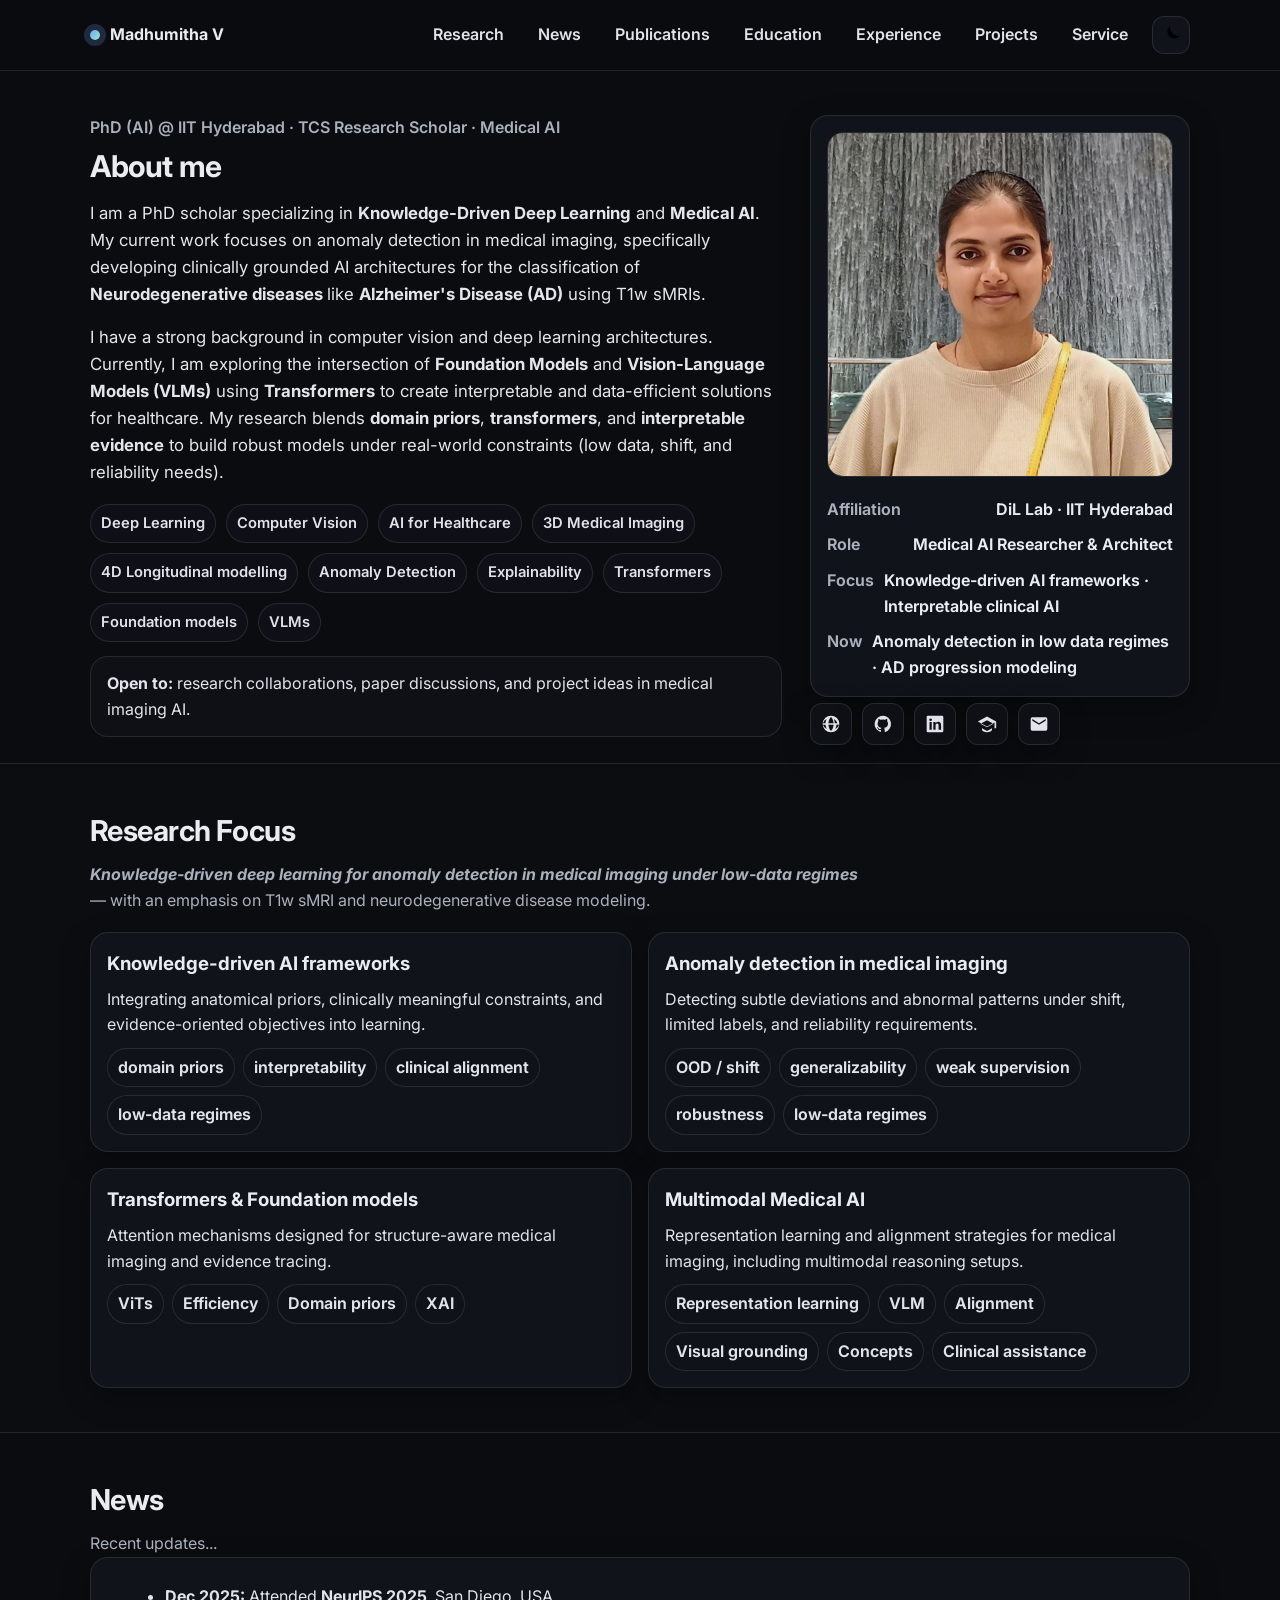
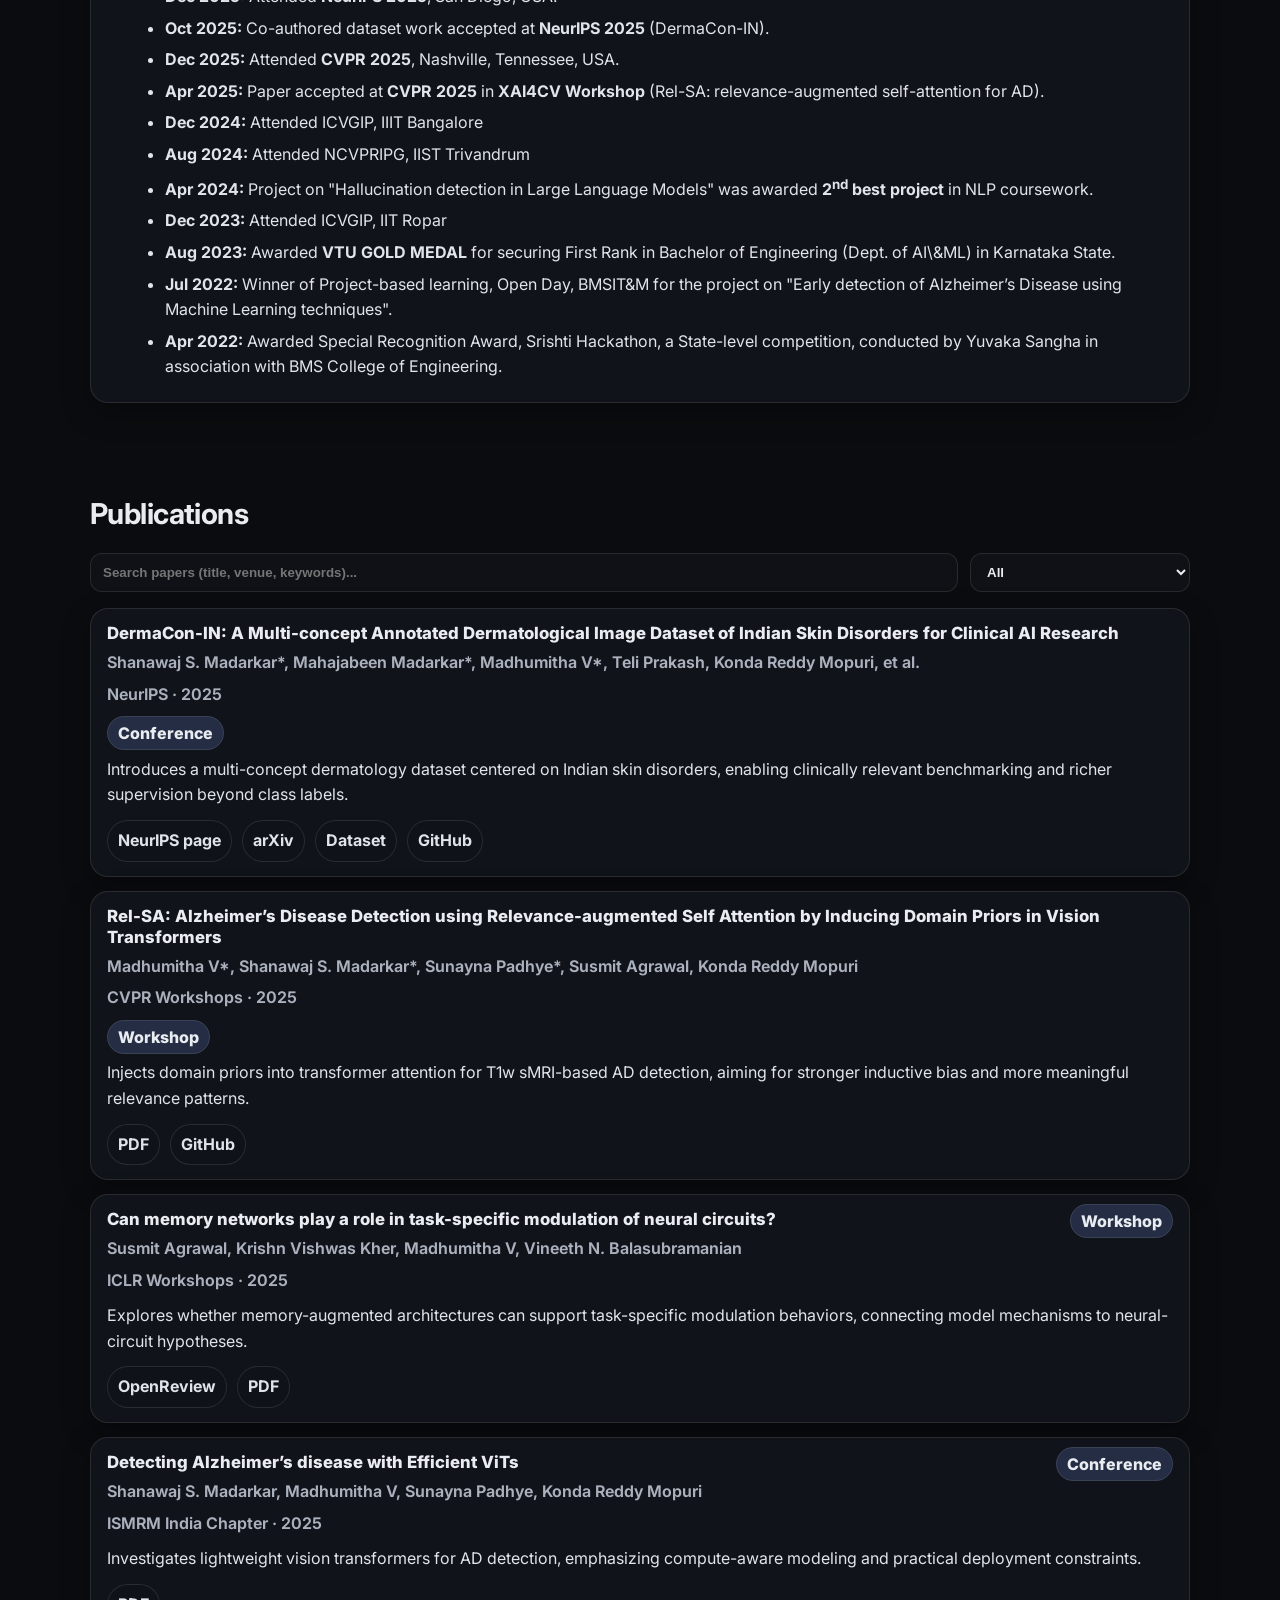
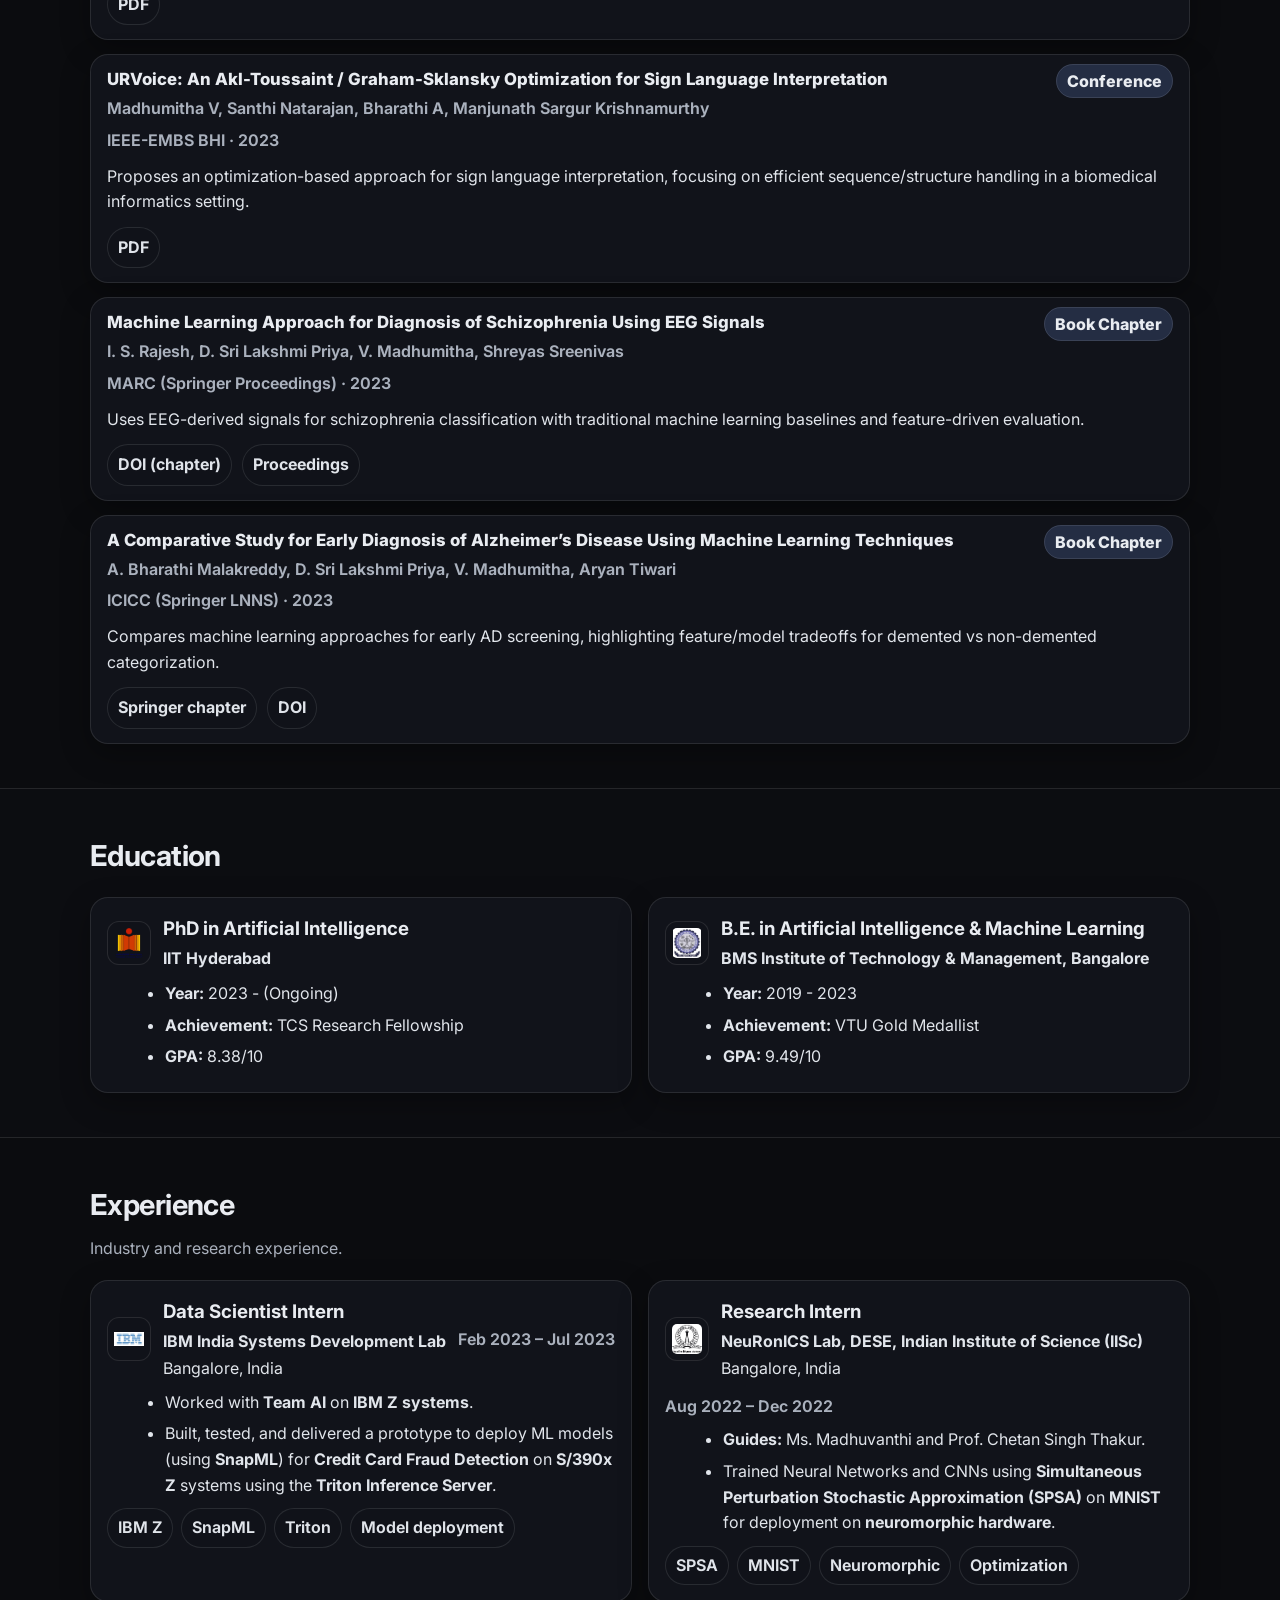
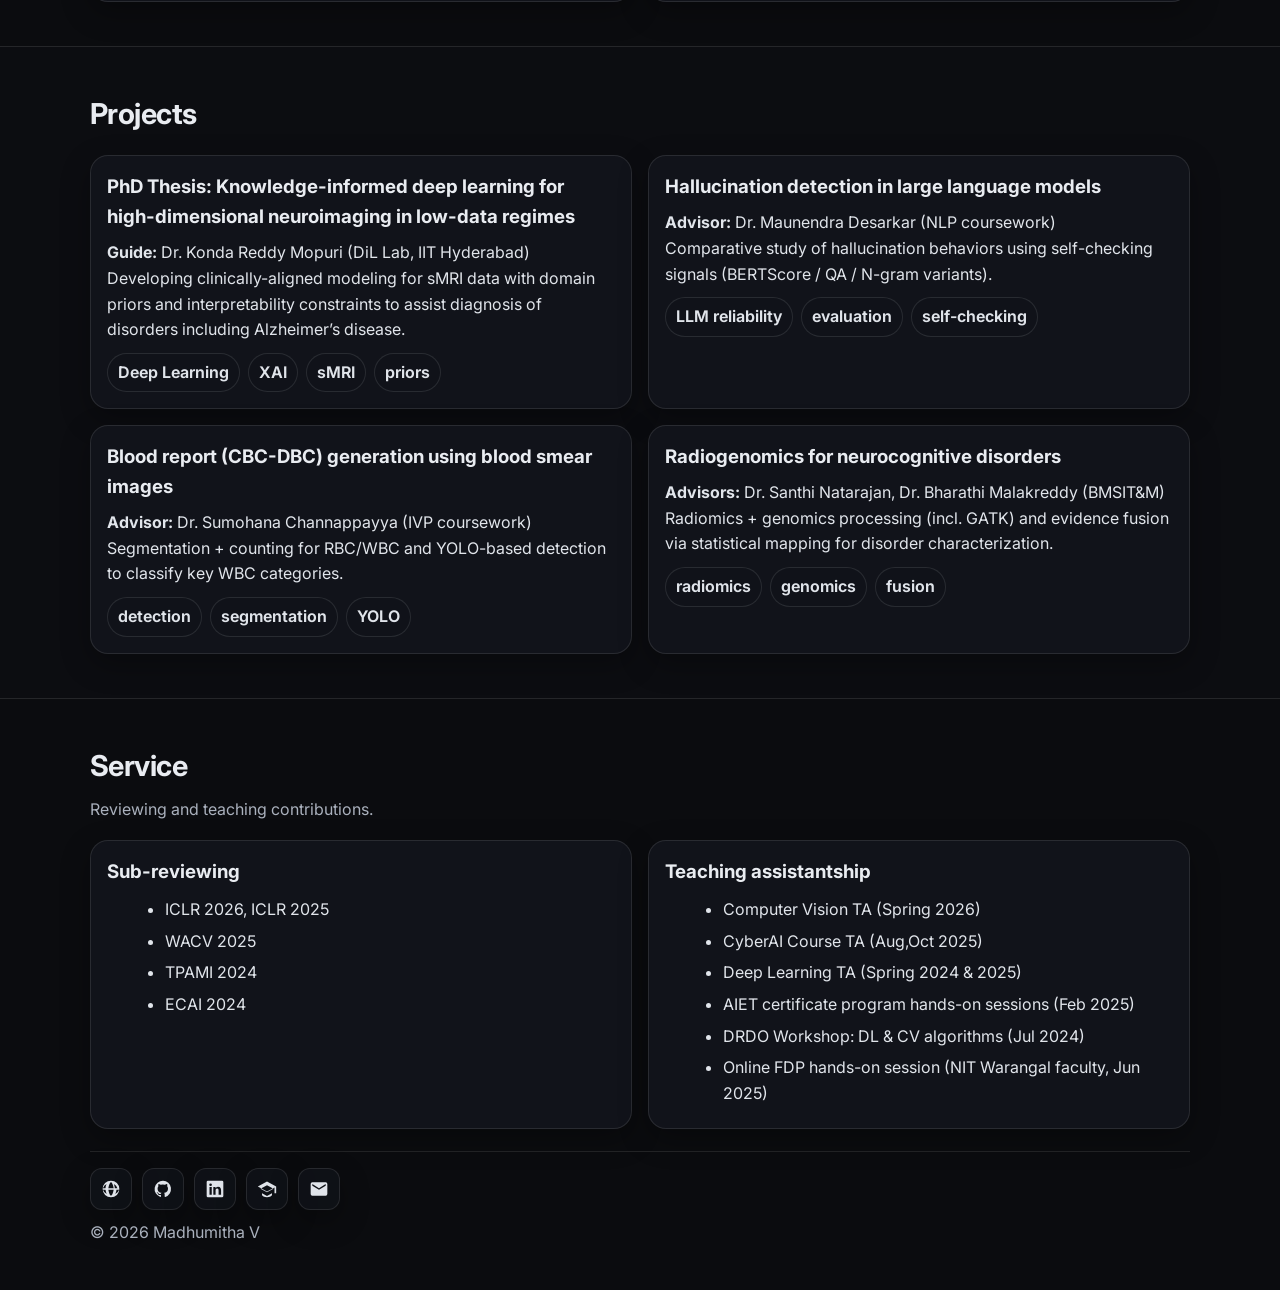
==== commit dc6cbe12: "Update index.html" ====
--- a/index.html
+++ b/index.html
@@ -409,12 +409,11 @@
       <div class="container">
         <div class="section-head">
           <h2>Projects</h2>
-          <p>Selected projects, including guides/advisors.</p>
         </div>
 
         <div class="grid-2">
           <div class="card">
-            <h3>PhD Thesis: Knowledge-informed deep learning for high-dimensional neuroimaging (low data)</h3>
+            <h3>PhD Thesis: Knowledge-informed deep learning for high-dimensional neuroimaging in low-data regimes</h3>
             <p class="muted"><b>Guide:</b> Dr. Konda Reddy Mopuri (DiL Lab, IIT Hyderabad)</p>
             <p>
               Developing clinically-aligned modeling for sMRI data with domain priors and interpretability constraints
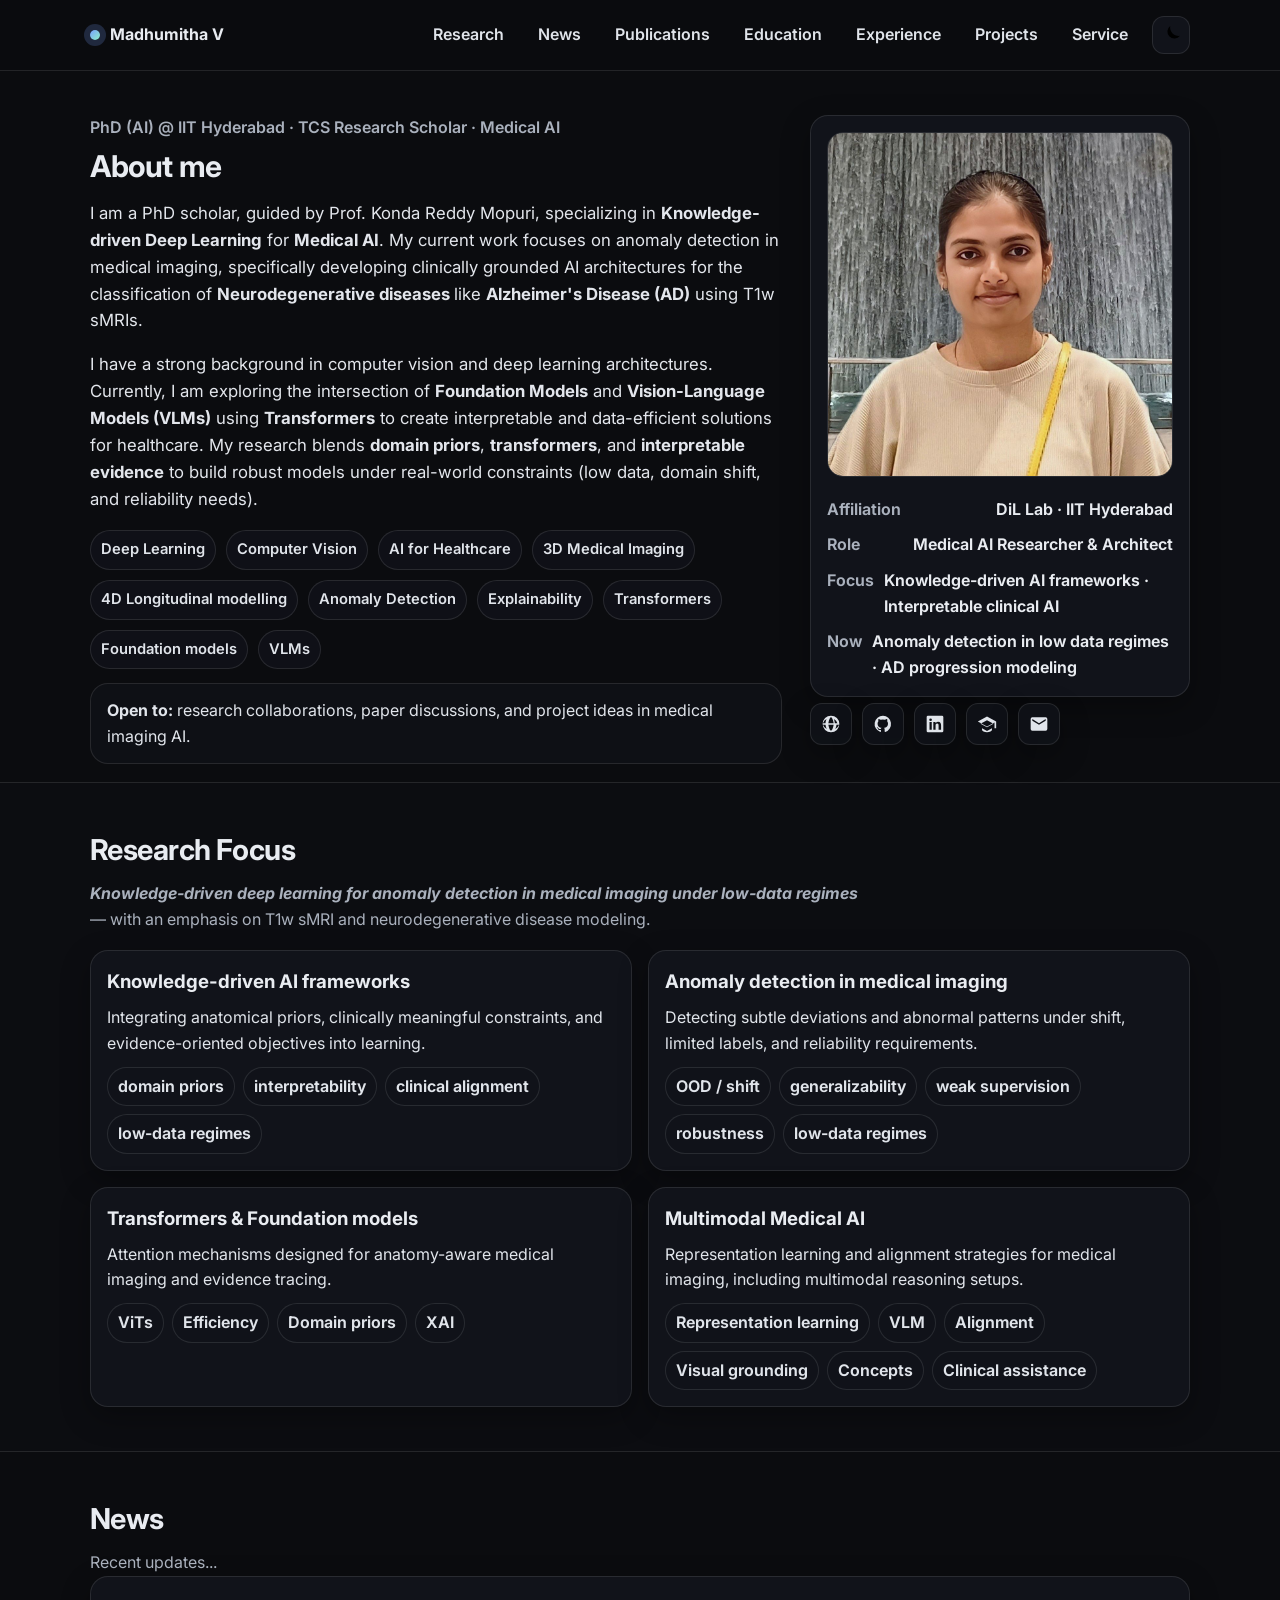
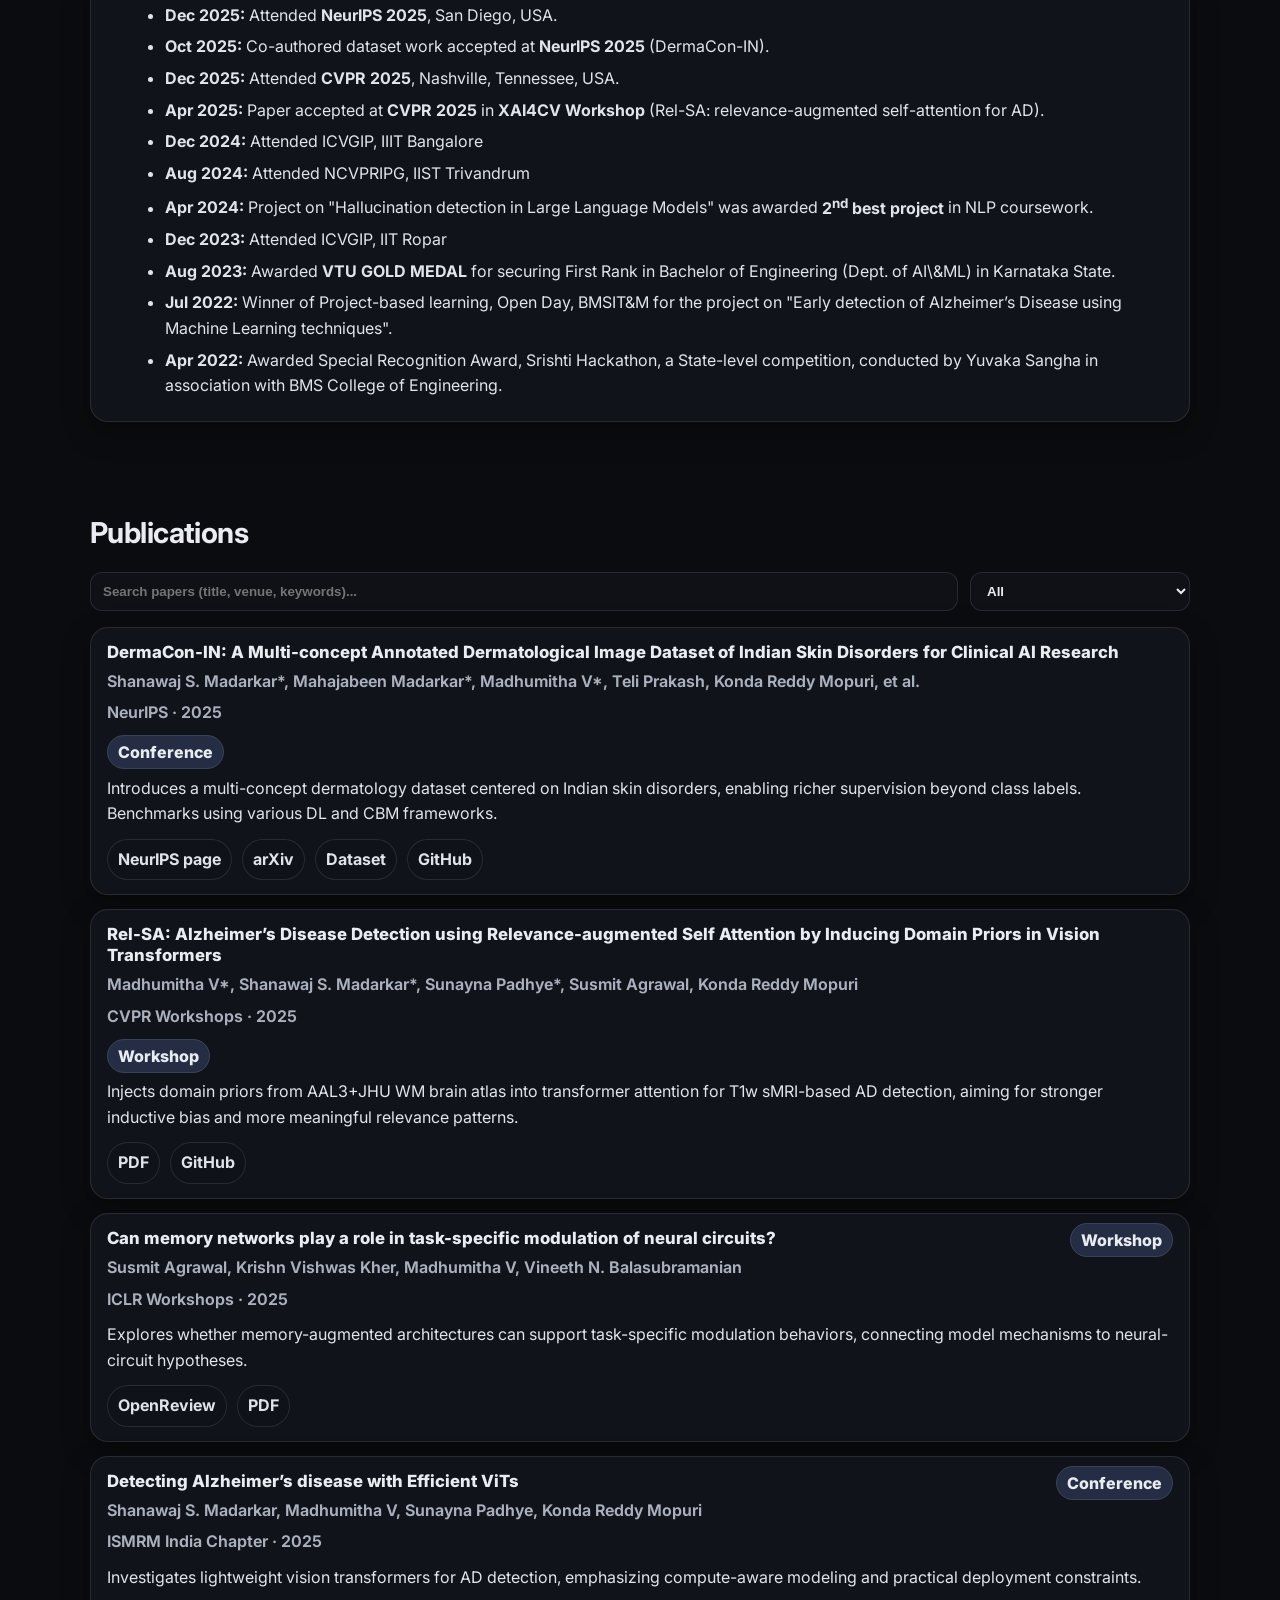
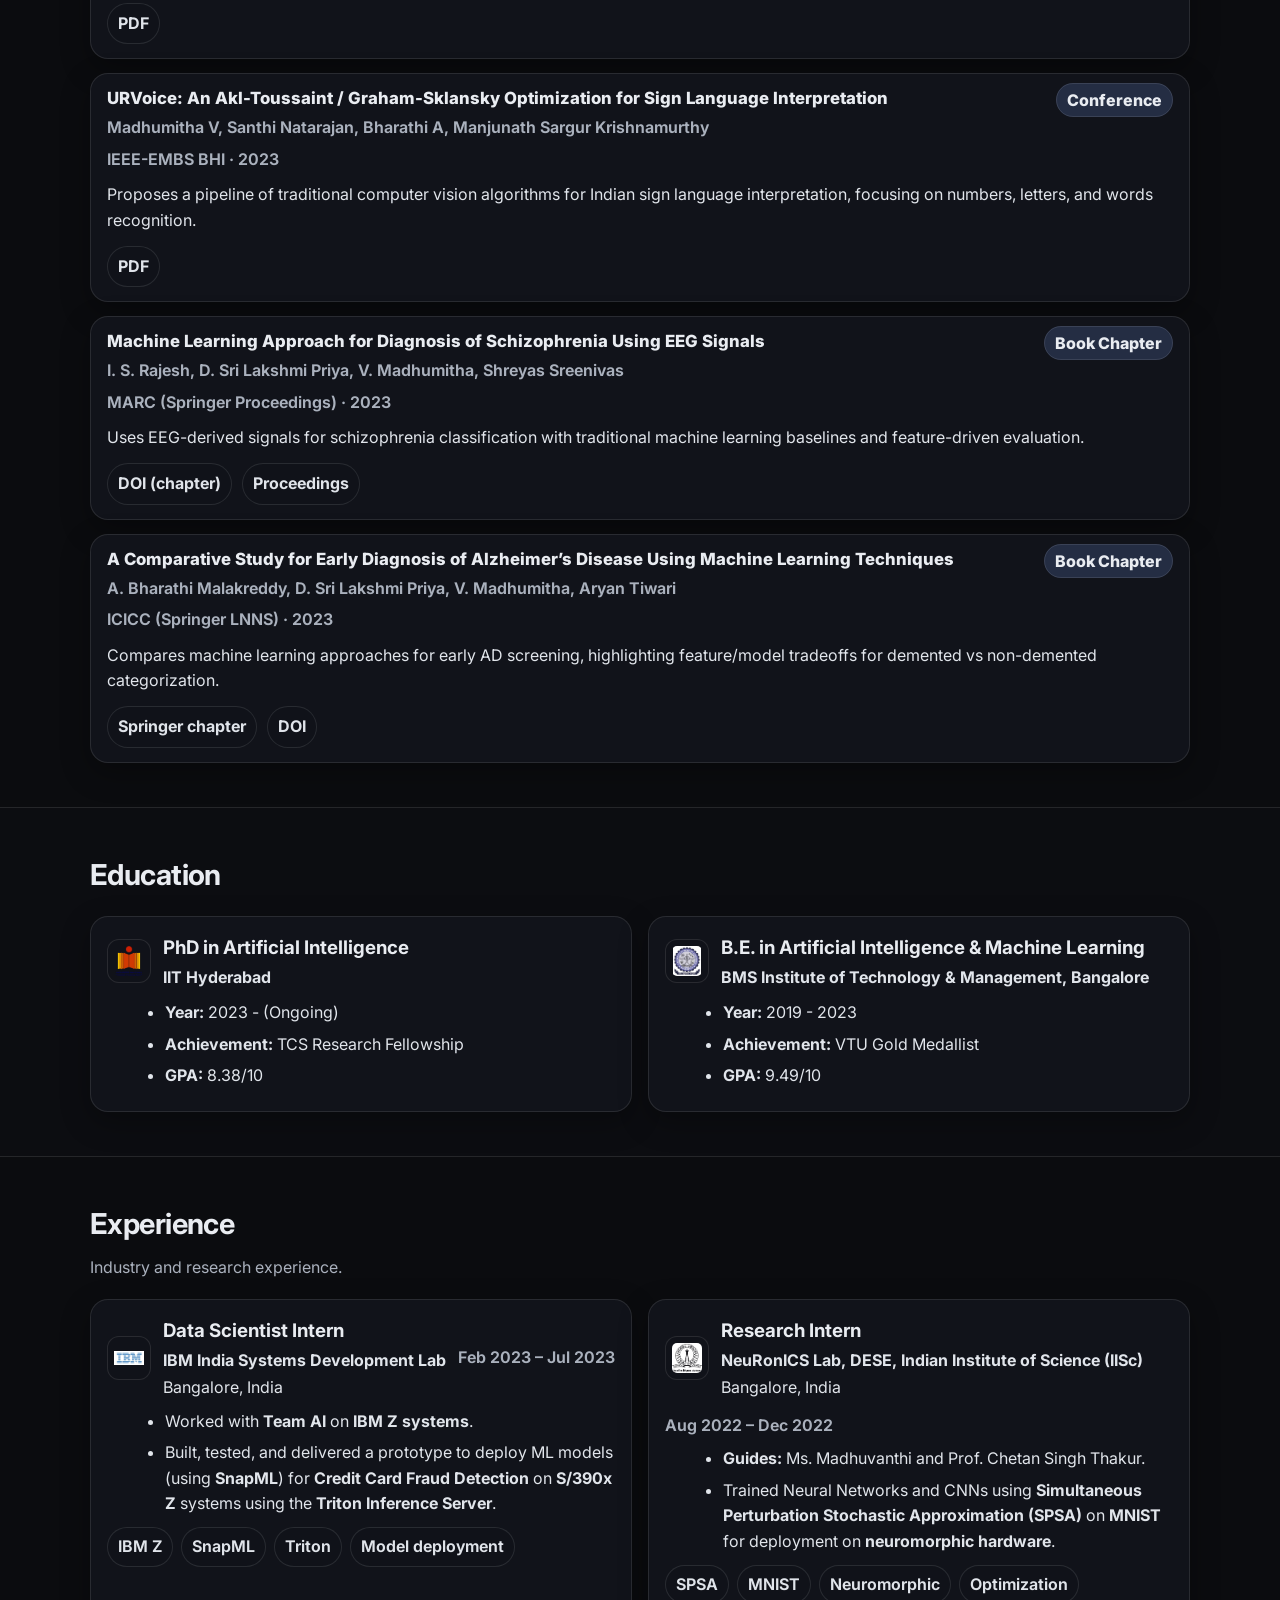
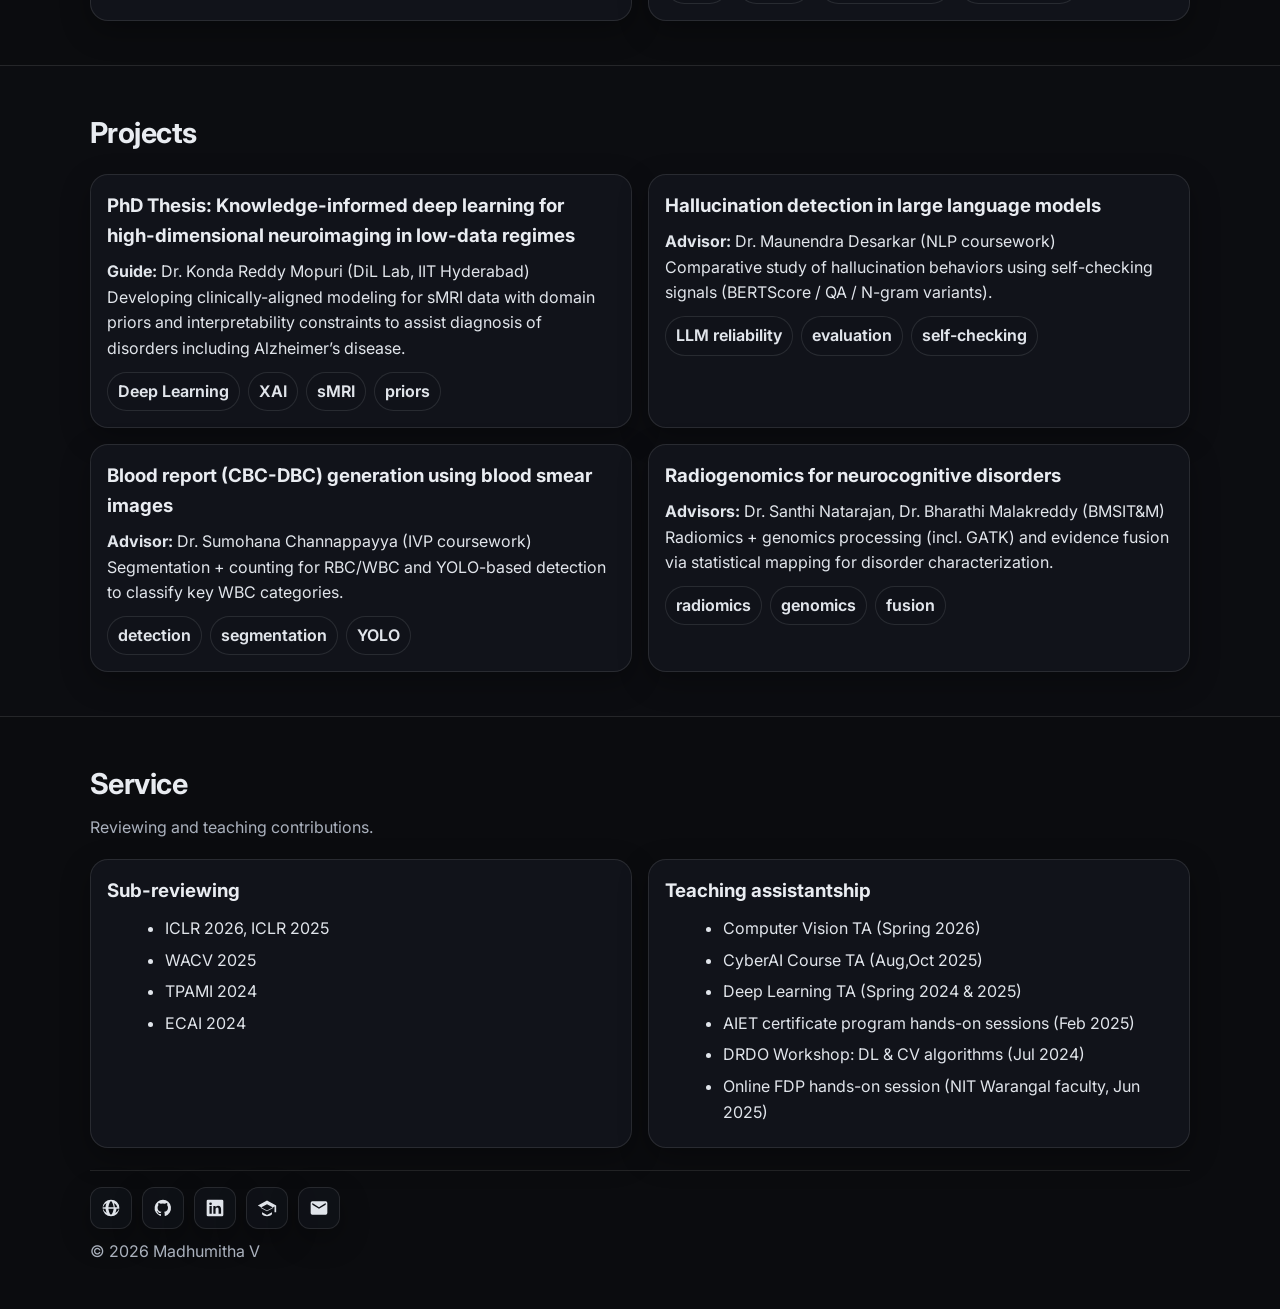
==== commit afaf6cff: "Revise research description and advisor reference Updated the description of my research focus and b" ====
--- a/index.html
+++ b/index.html
@@ -58,11 +58,11 @@
 
           <div class="subhead">
             <p>
-                    I am a PhD scholar specializing in <strong>Knowledge-Driven Deep Learning</strong> and <strong>Medical AI</strong>. My current work focuses on anomaly detection in medical imaging, specifically developing clinically grounded AI architectures for the classification of <strong>Neurodegenerative diseases </strong> like <strong>Alzheimer's Disease (AD)</strong> using T1w sMRIs.
+                    I am a PhD scholar, guided by <a href="https://krmopuri.github.io/">Prof. Konda Reddy Mopuri</a>, specializing in <strong>Knowledge-driven Deep Learning</strong> for <strong>Medical AI</strong>. My current work focuses on anomaly detection in medical imaging, specifically developing clinically grounded AI architectures for the classification of <strong>Neurodegenerative diseases </strong> like <strong>Alzheimer's Disease (AD)</strong> using T1w sMRIs.
                 </p>
                 <p>
                     I have a strong background in computer vision and deep learning architectures. Currently, I am exploring the intersection of <strong>Foundation Models</strong> and <strong>Vision-Language Models (VLMs)</strong> using <strong>Transformers</strong> to create interpretable and data-efficient solutions for healthcare. My research blends <b>domain priors</b>, <b>transformers</b>, and <b>interpretable evidence</b>
-            to build robust models under real-world constraints (low data, shift, and reliability needs).
+            to build robust models under real-world constraints (low data, domain shift, and reliability needs).
                 </p>
             
             
@@ -186,7 +186,7 @@
 
           <div class="card">
             <h3>Transformers & Foundation models</h3>
-            <p>Attention mechanisms designed for structure-aware medical imaging and evidence tracing.</p>
+            <p>Attention mechanisms designed for anatomy-aware medical imaging and evidence tracing.</p>
             <div class="tags">
               <span class="tag">ViTs</span>
               <span class="tag">Efficiency</span>
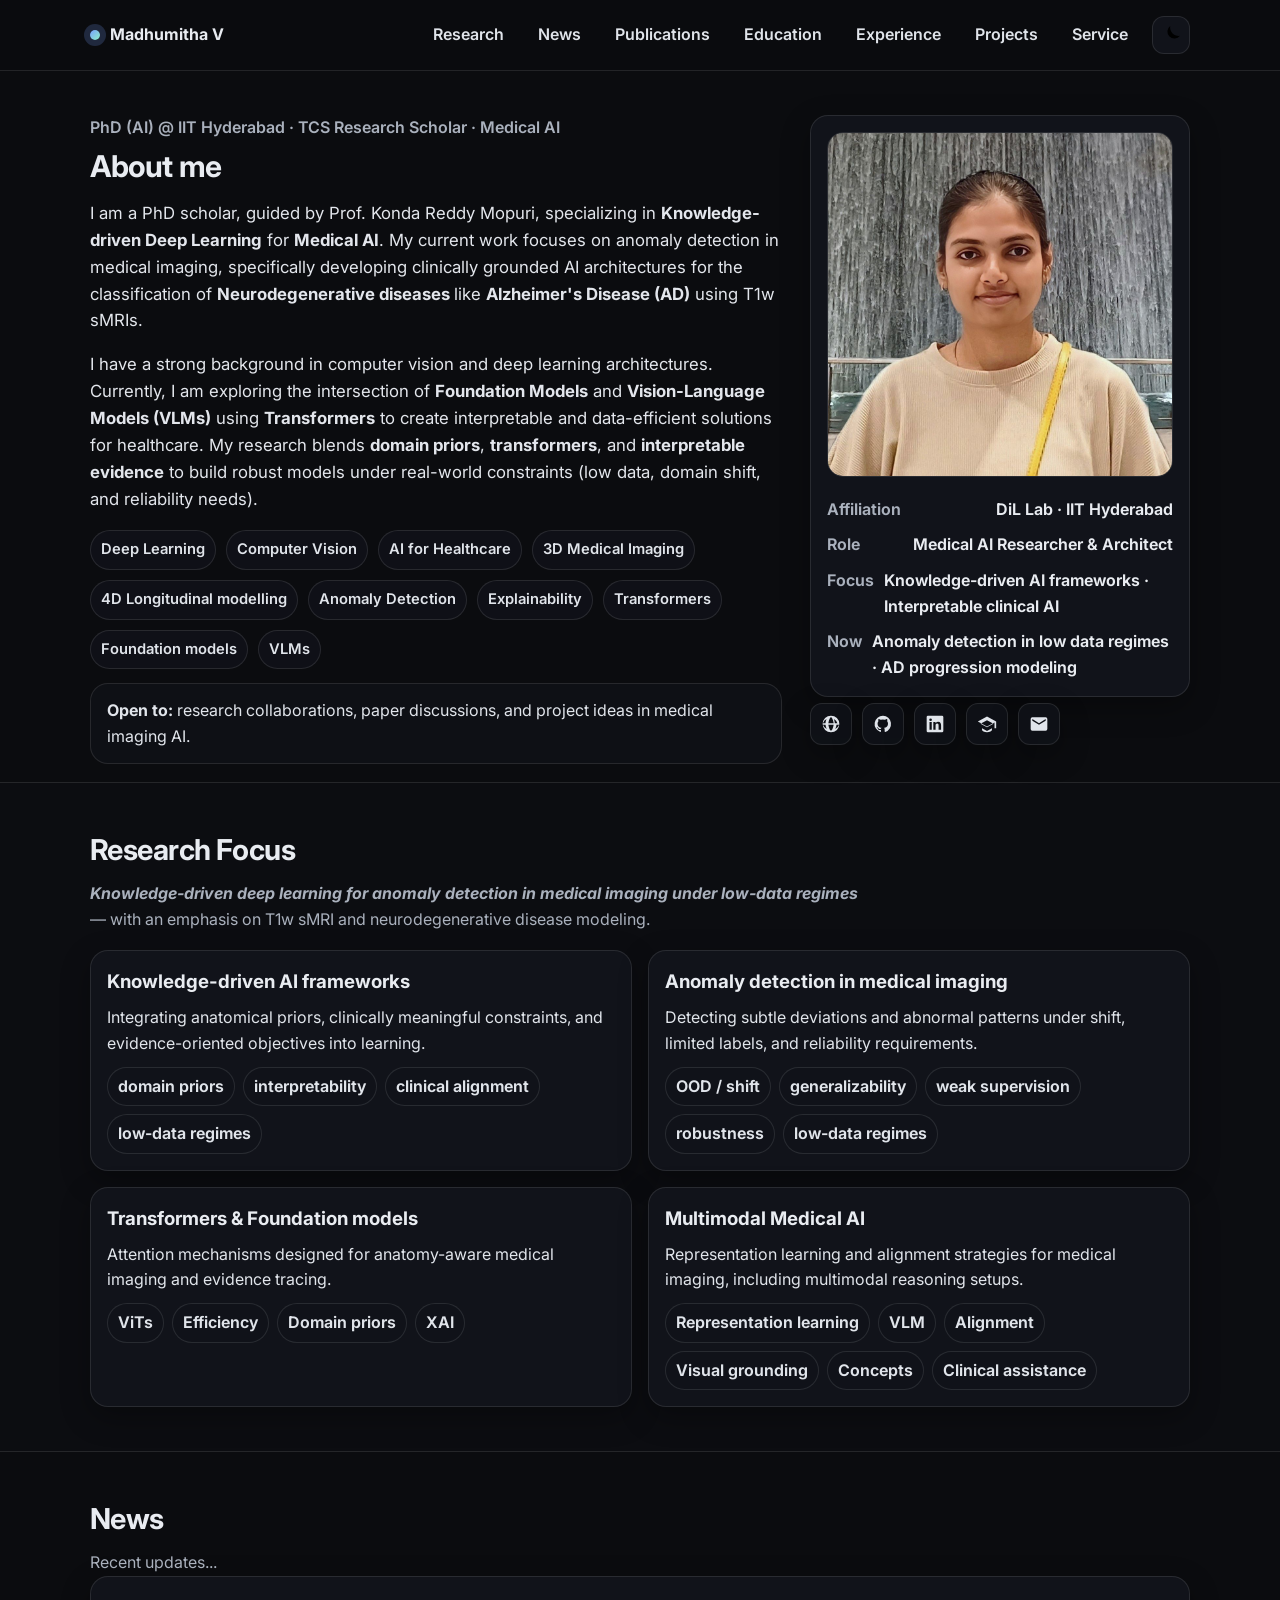
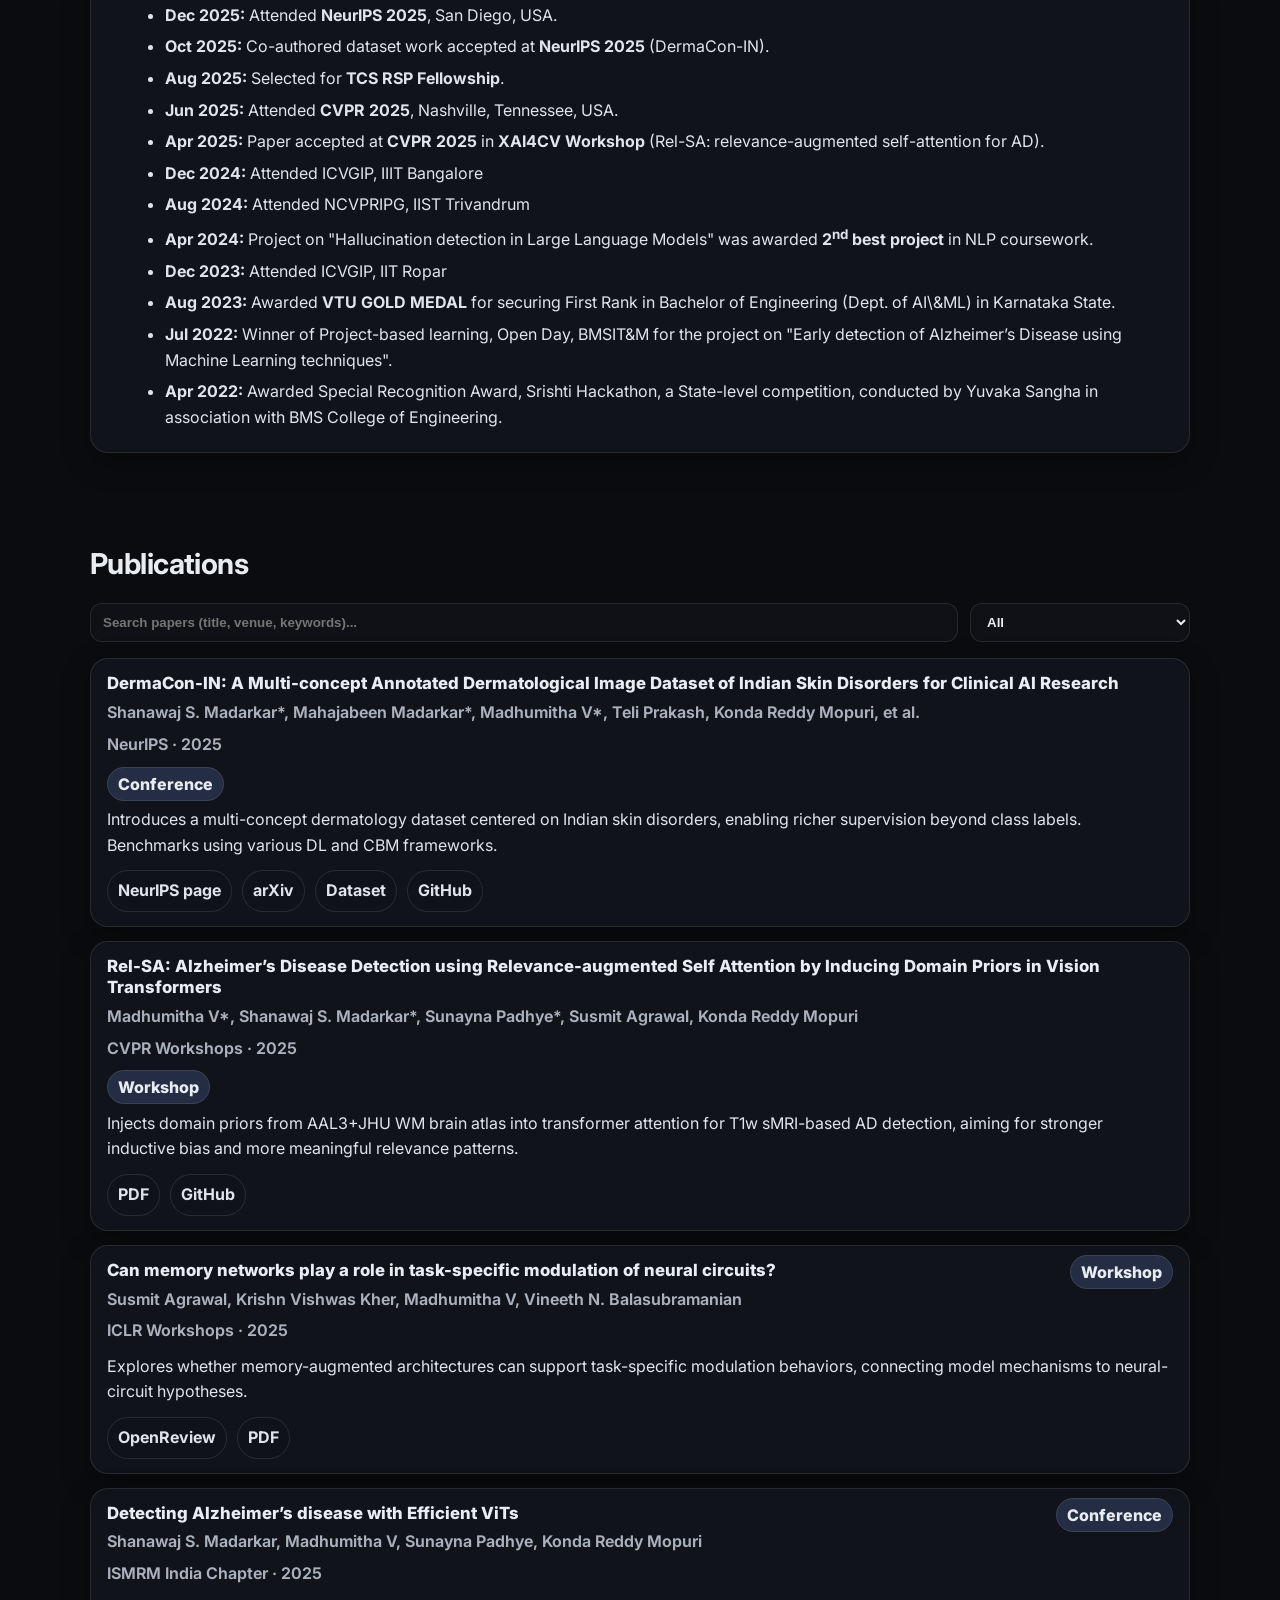
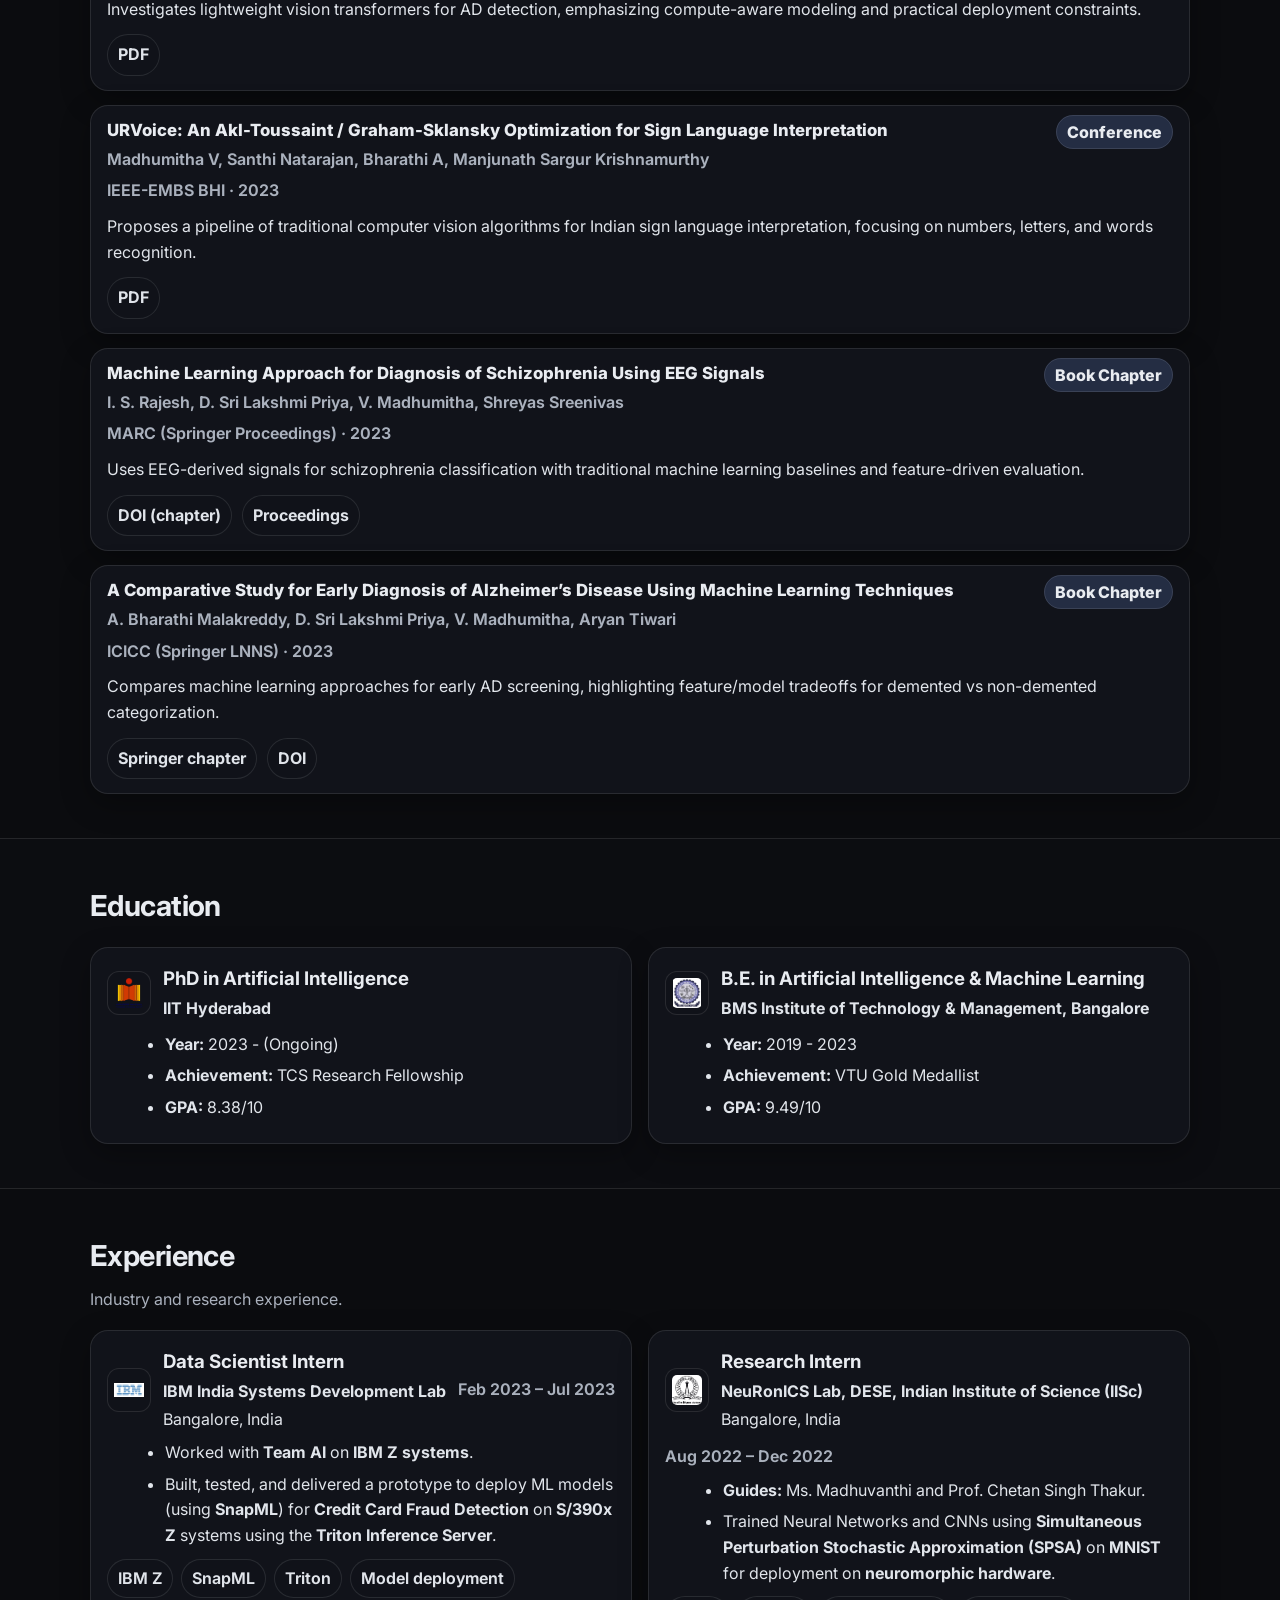
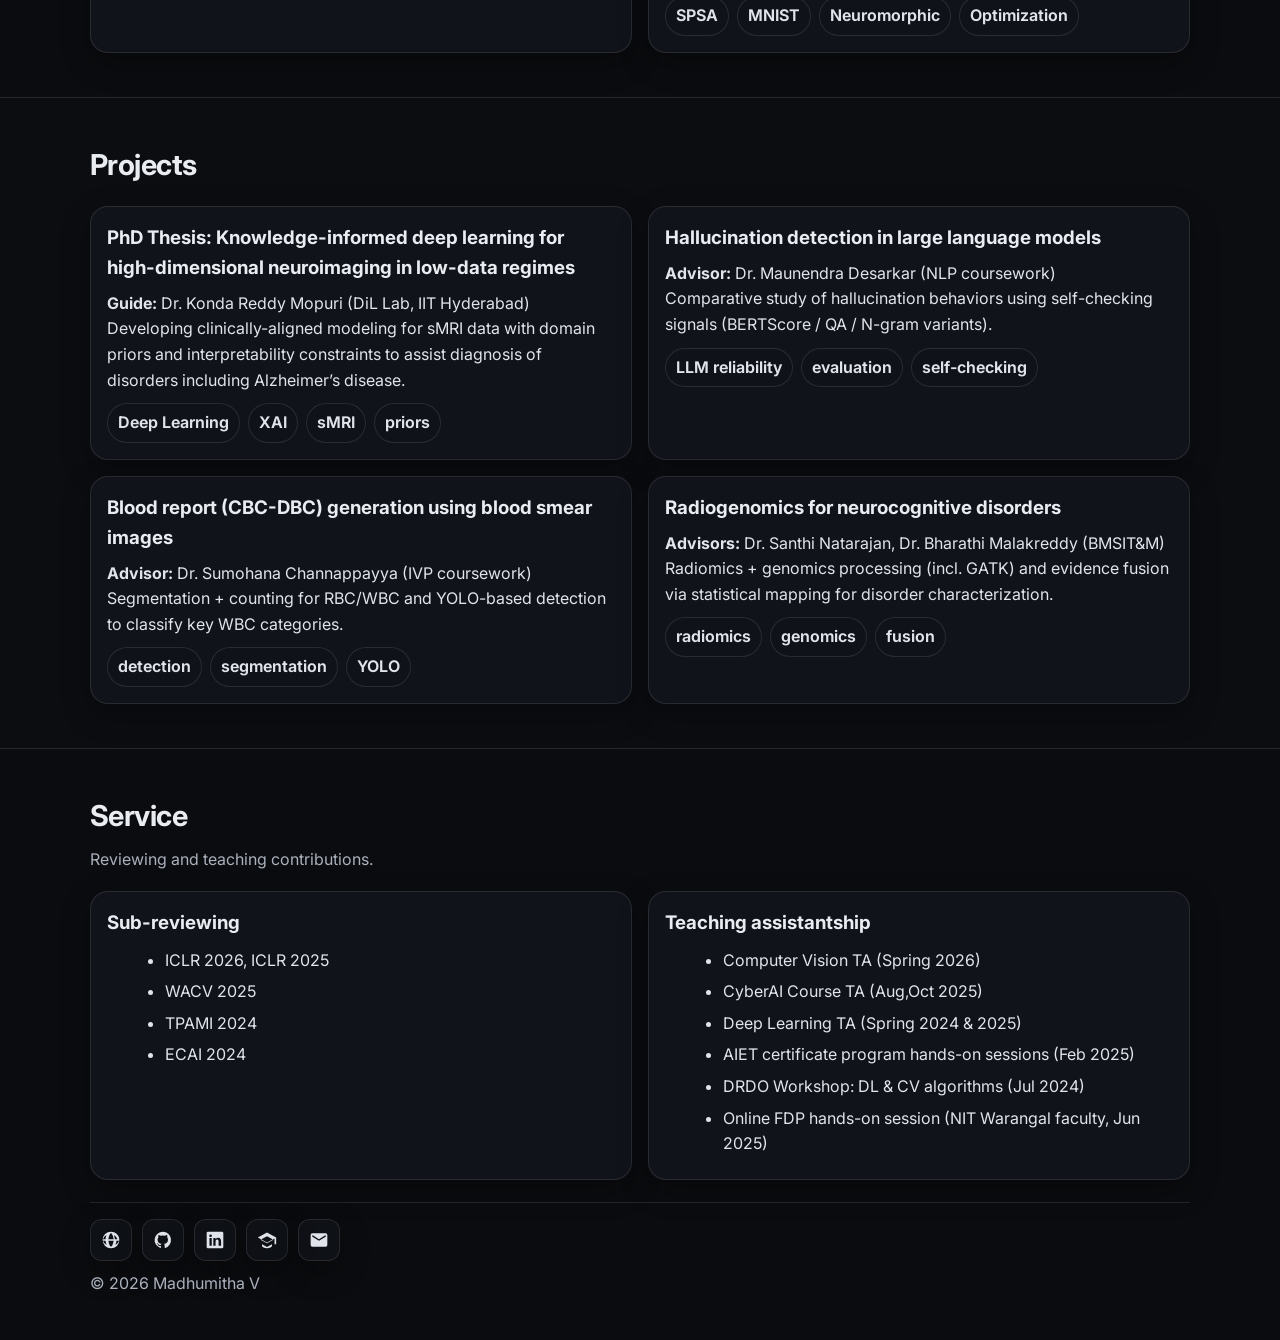
==== commit 36018968: "Update index.html" ====
--- a/index.html
+++ b/index.html
@@ -224,7 +224,8 @@
 
             <li><b>Dec 2025:</b> Attended <b>NeurIPS 2025</b>, San Diego, USA.</li>
             <li><b>Oct 2025:</b> Co-authored dataset work accepted at <b>NeurIPS 2025</b> (DermaCon-IN).</li>
-            <li><b>Dec 2025:</b> Attended <b>CVPR 2025</b>, Nashville, Tennessee, USA.</li>
+            <li><b>Aug 2025:</b> Selected for <b>TCS RSP Fellowship</b>.</li>
+            <li><b>Jun 2025:</b> Attended <b>CVPR 2025</b>, Nashville, Tennessee, USA.</li>
             <li><b>Apr 2025:</b> Paper accepted at <b>CVPR 2025</b> in <b>XAI4CV Workshop</b> (Rel-SA: relevance-augmented self-attention for AD).</li>
             <li><b>Dec 2024:</b> Attended ICVGIP, IIIT Bangalore</li>
             <li><b>Aug 2024:</b> Attended NCVPRIPG, IIST Trivandrum</li>
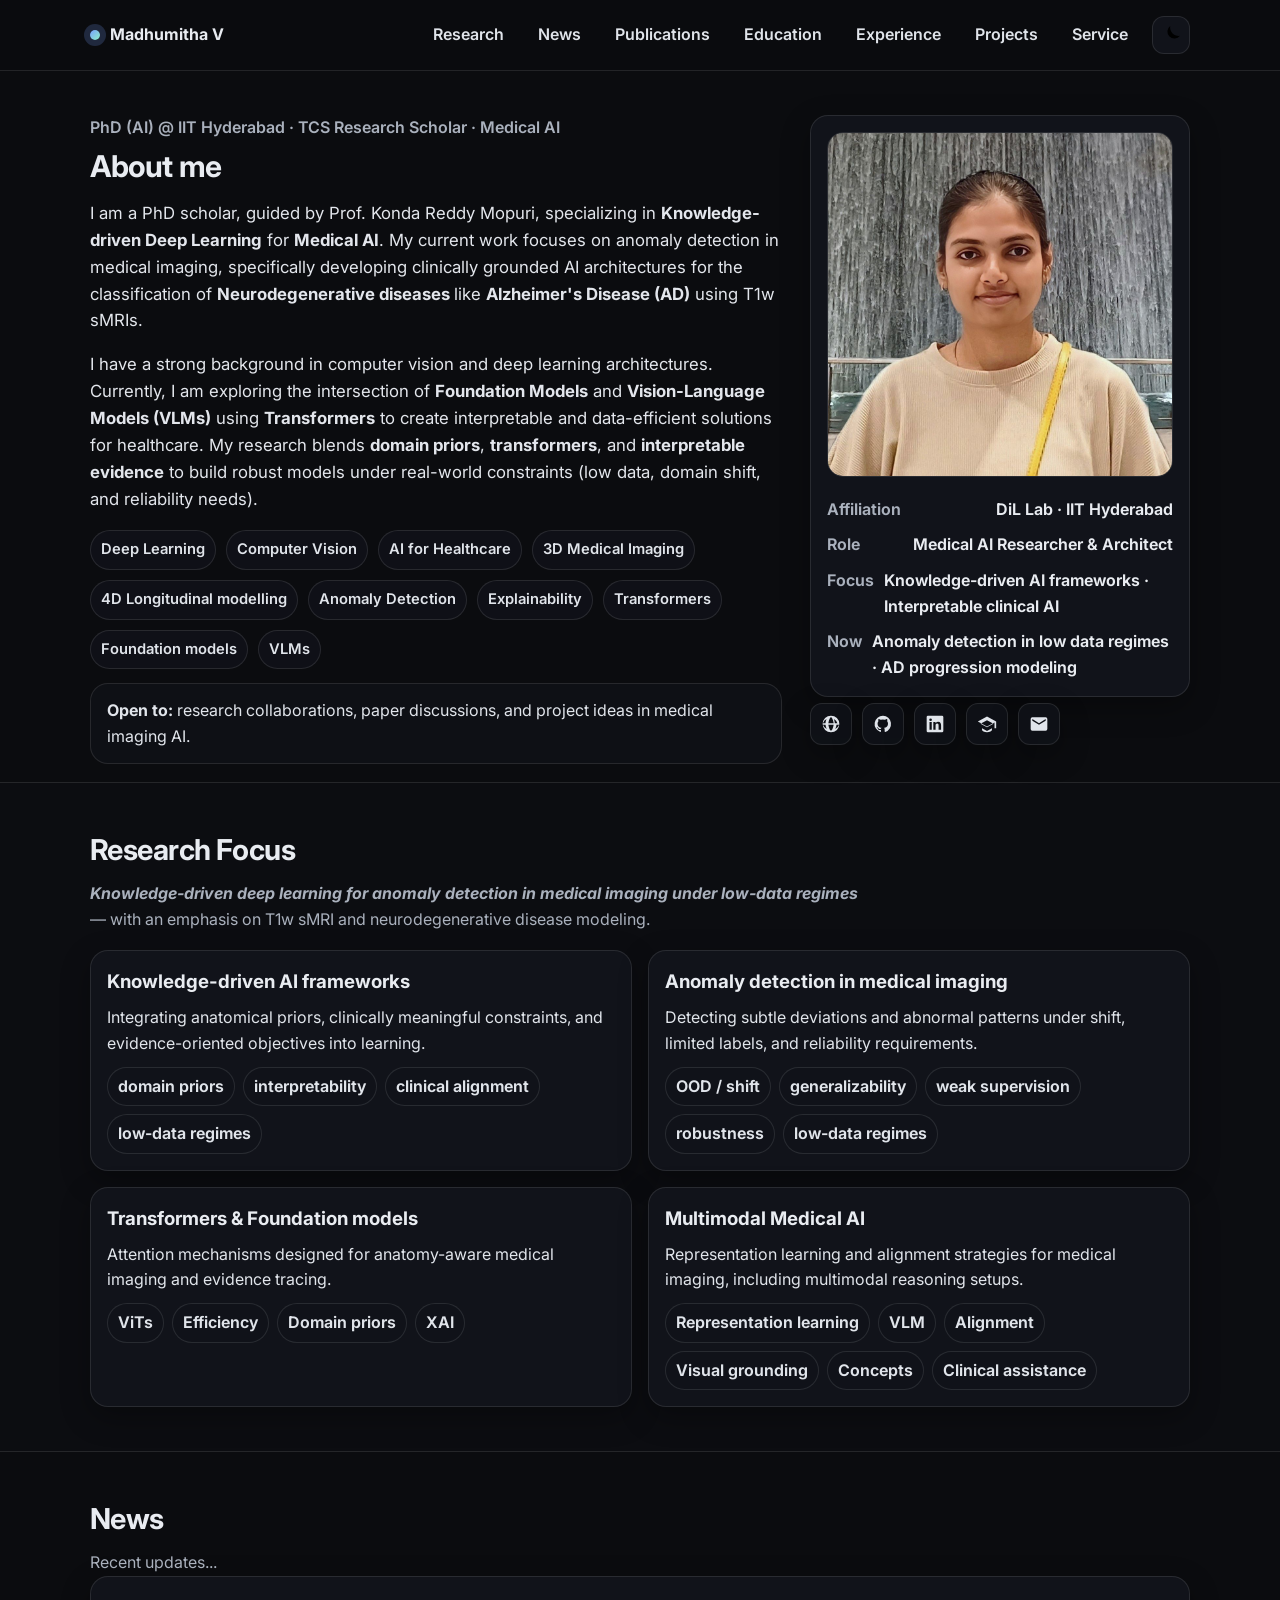
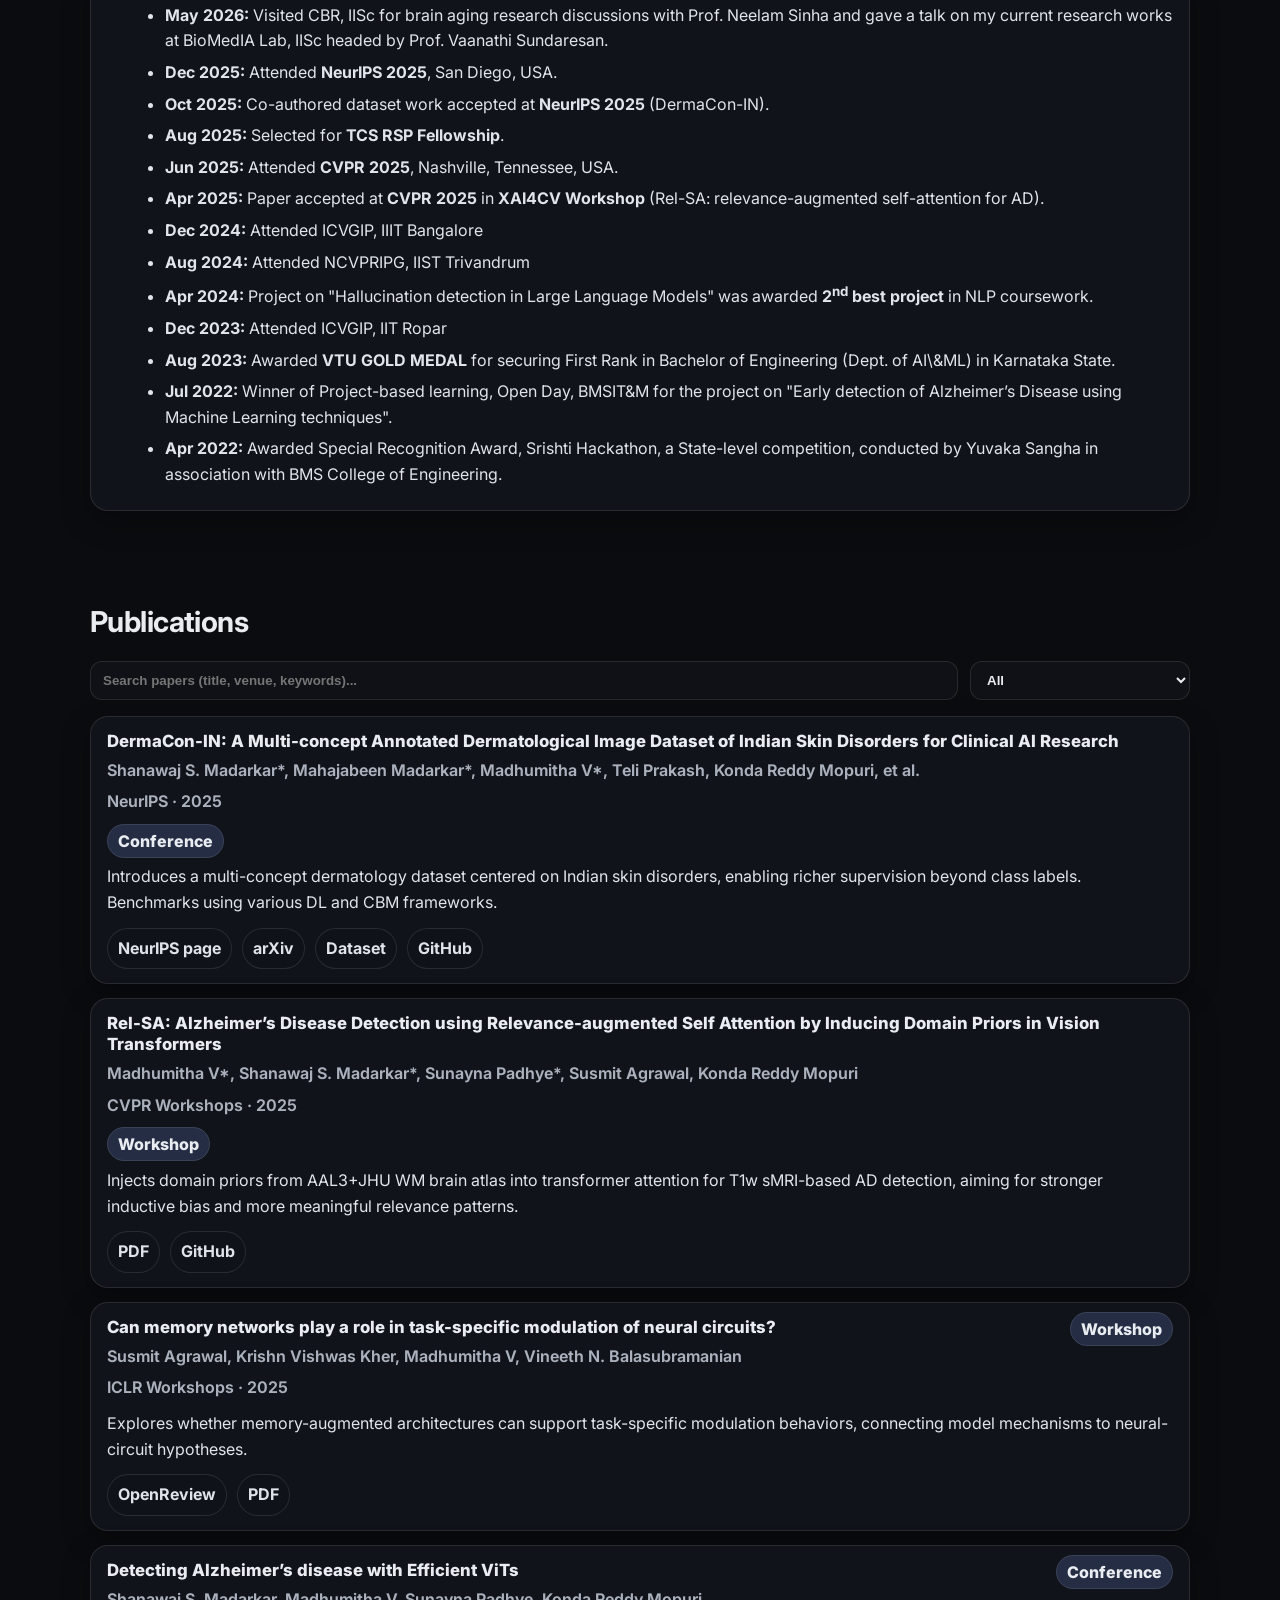
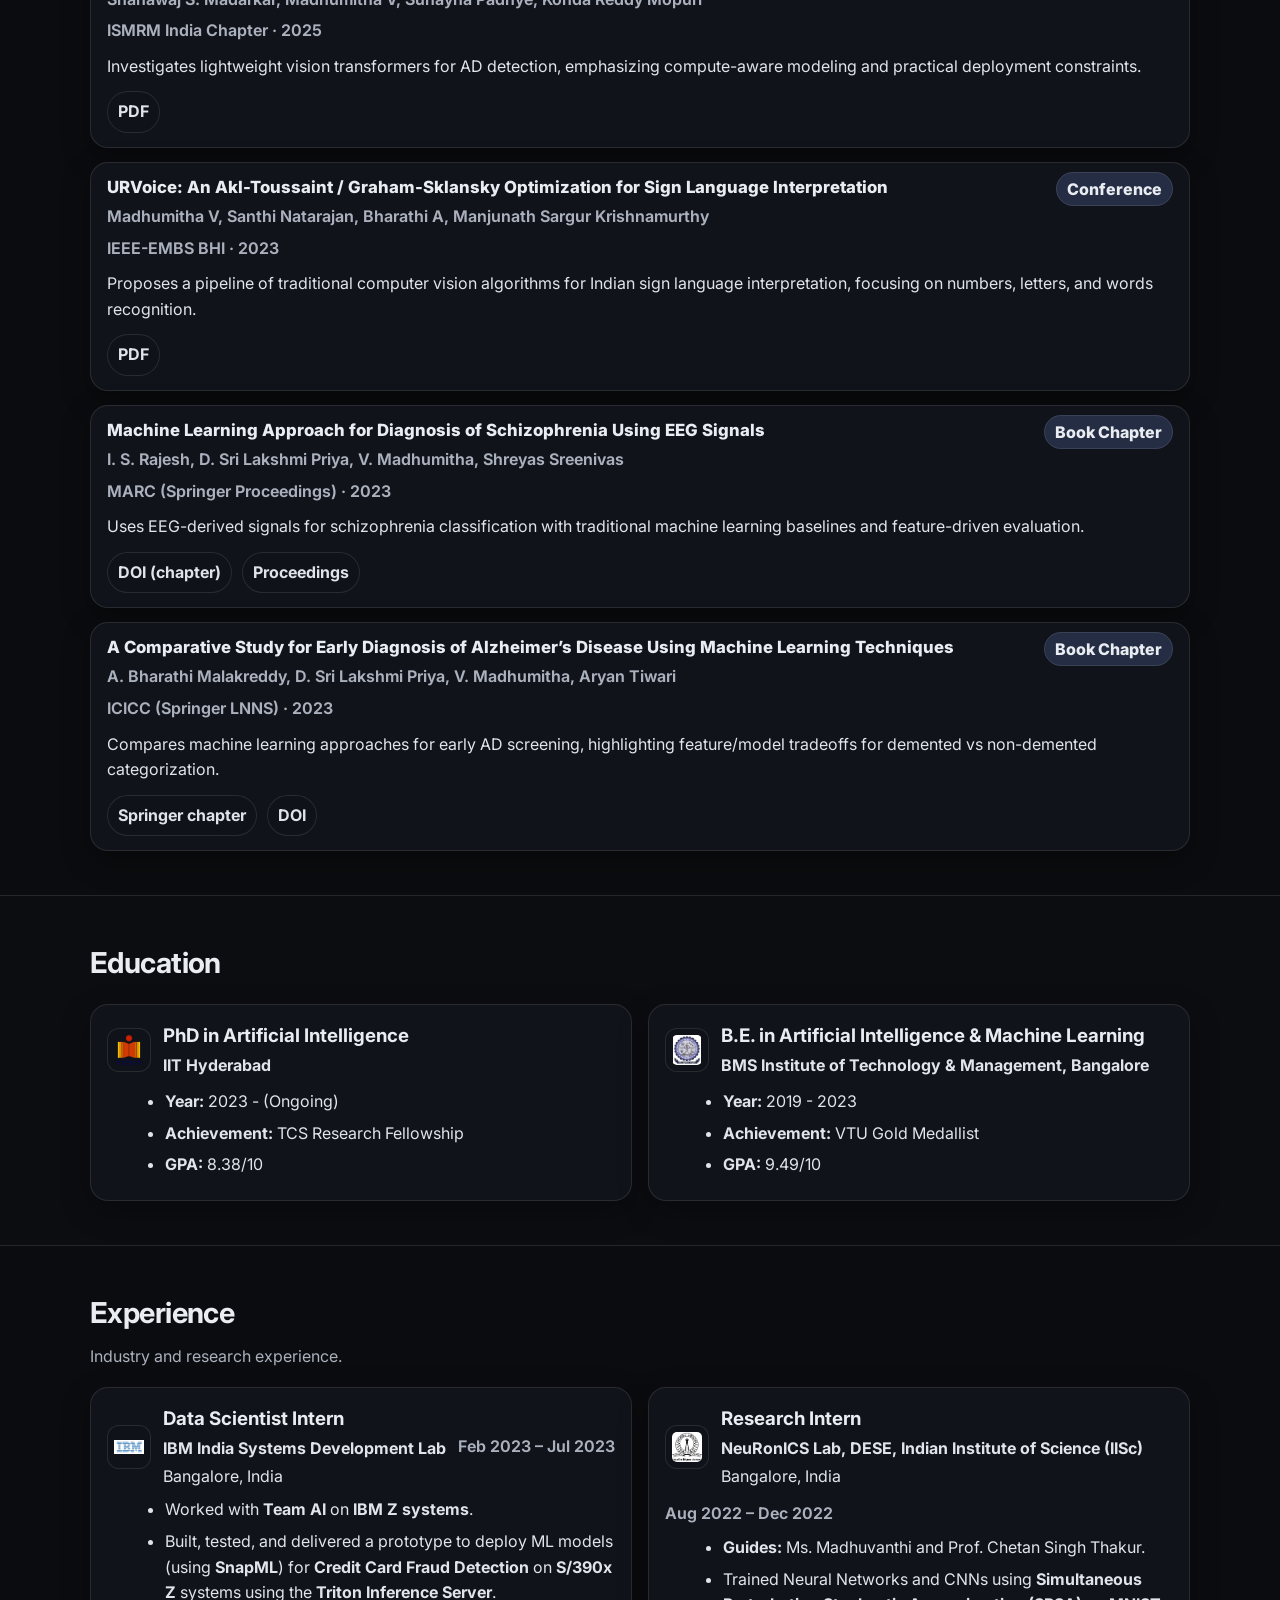
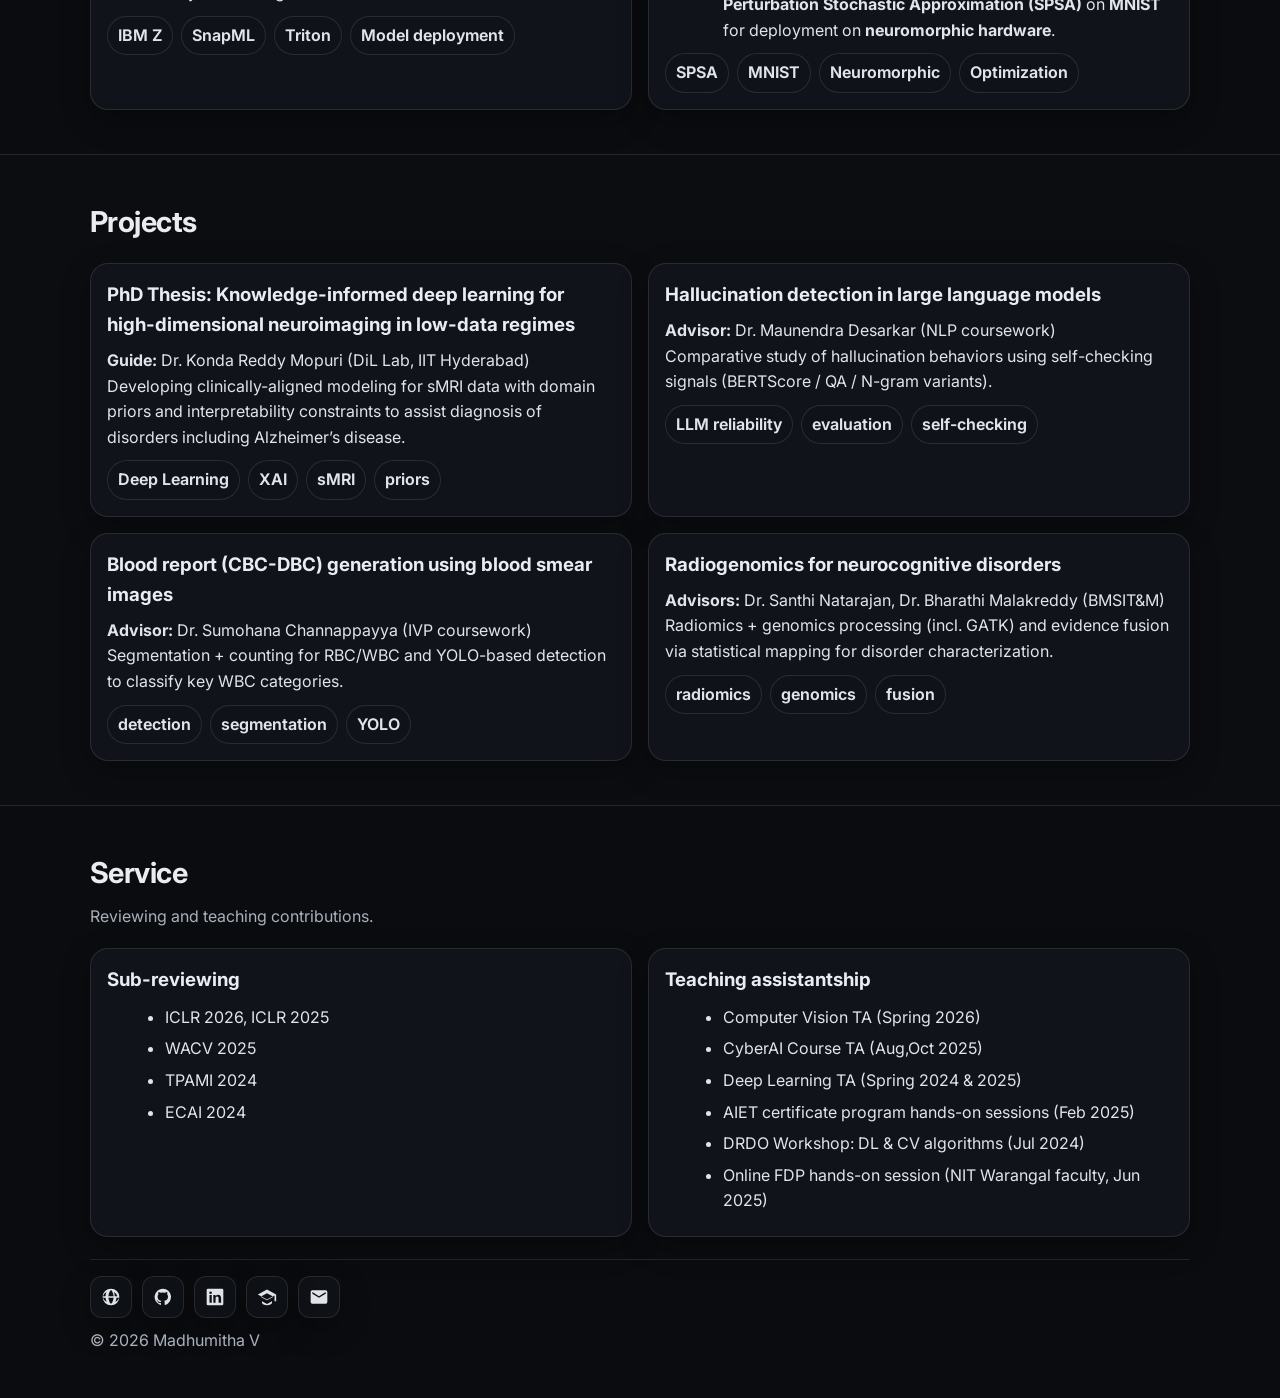
==== commit a13e8213: "Add research discussion entry for May 2026" ====
--- a/index.html
+++ b/index.html
@@ -222,6 +222,7 @@
         <div class="card">
           <ul class="bullets">
 
+            <li><b>May 2026:</b> Visited CBR, IISc for brain aging research discussions with Prof. Neelam Sinha and gave a talk on my current research works at BioMedIA Lab, IISc headed by Prof. Vaanathi Sundaresan.</li>
             <li><b>Dec 2025:</b> Attended <b>NeurIPS 2025</b>, San Diego, USA.</li>
             <li><b>Oct 2025:</b> Co-authored dataset work accepted at <b>NeurIPS 2025</b> (DermaCon-IN).</li>
             <li><b>Aug 2025:</b> Selected for <b>TCS RSP Fellowship</b>.</li>
